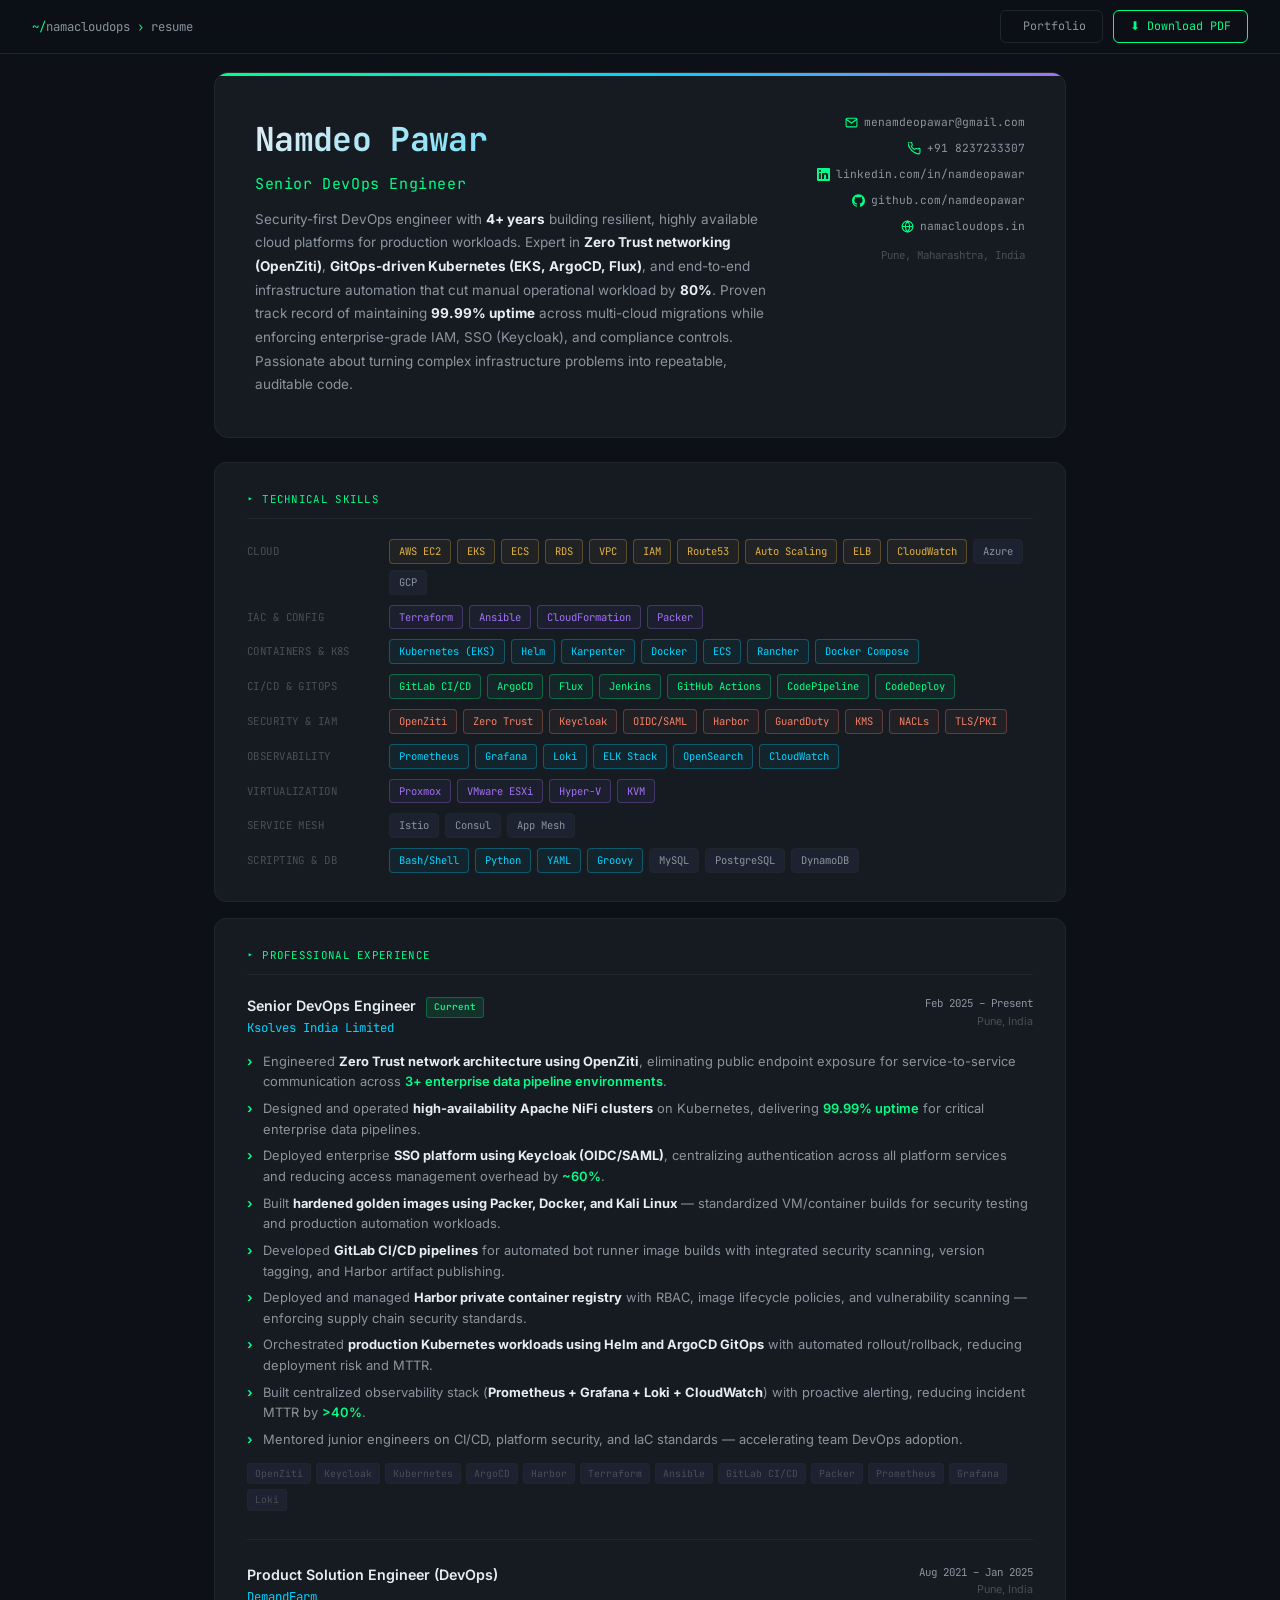
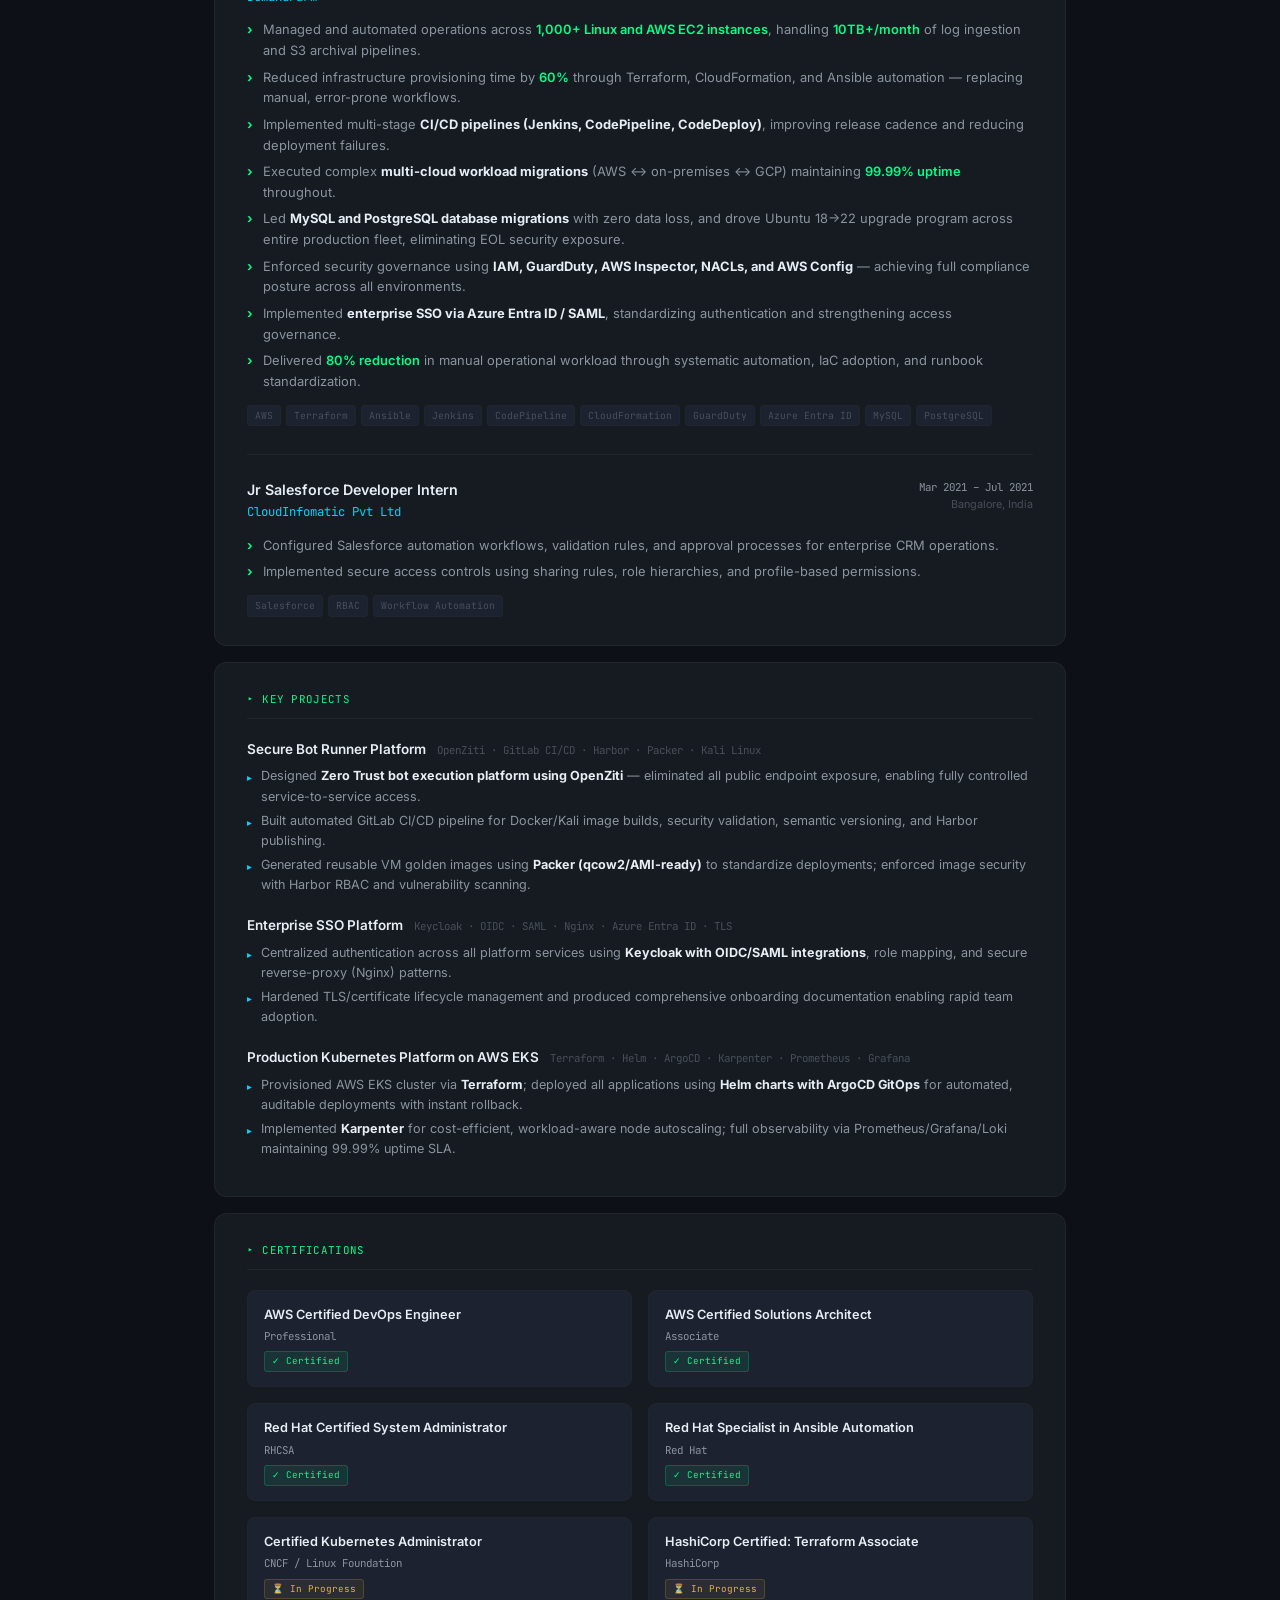
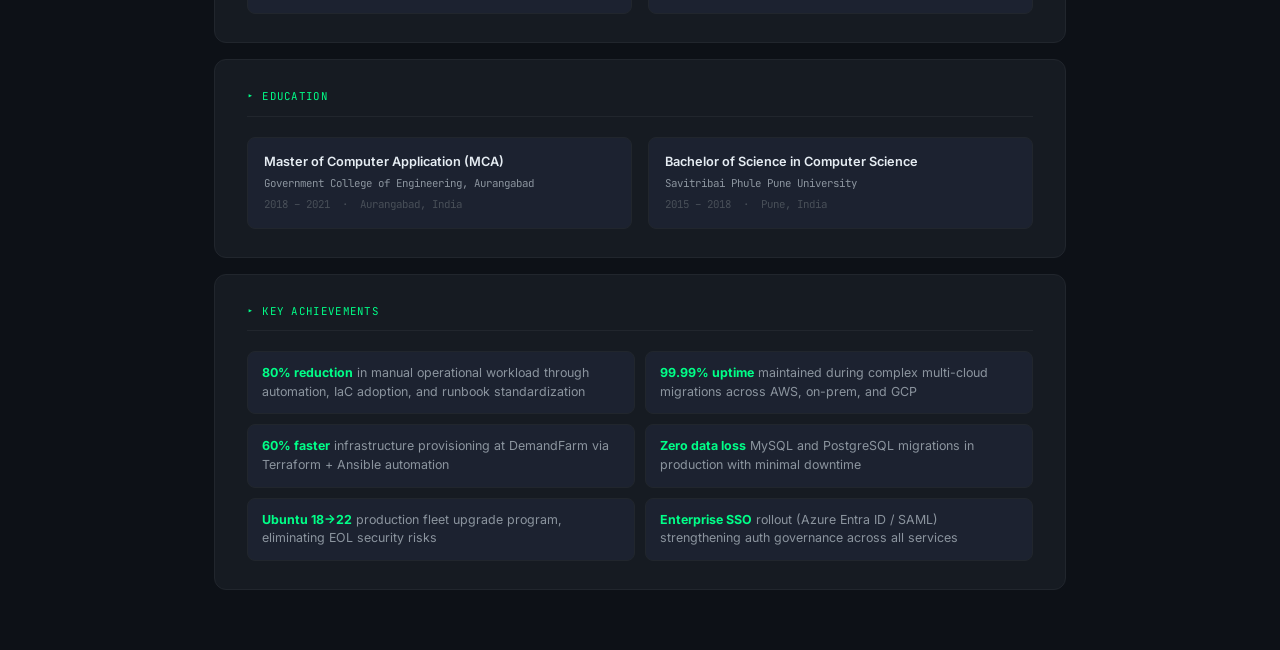
==== cv.html @ 66b6410b "Add interactive resume page at /cv" ====
<!DOCTYPE html>
<html lang="en">
<head>
  <meta charset="UTF-8" />
  <meta name="viewport" content="width=device-width, initial-scale=1.0" />
  <meta name="description" content="Namdeo Pawar — Senior DevOps Engineer Resume. AWS, Kubernetes, Terraform, Zero Trust, GitOps." />
  <title>Namdeo Pawar — Resume</title>
  <link rel="preconnect" href="https://fonts.googleapis.com" />
  <link rel="preconnect" href="https://fonts.gstatic.com" crossorigin />
  <link href="https://fonts.googleapis.com/css2?family=JetBrains+Mono:wght@400;500;700&family=Inter:wght@300;400;500;600;700&display=swap" rel="stylesheet" />
  <style>
    /* ===== VARIABLES ===== */
    :root {
      --bg:       #0d1117;
      --bg-card:  #161b22;
      --bg-alt:   #1c2230;
      --border:   #21262d;
      --green:    #00ff88;
      --cyan:     #00d4ff;
      --purple:   #a371f7;
      --orange:   #f78166;
      --yellow:   #e3b341;
      --text:     #e6edf3;
      --muted:    #8b949e;
      --dim:      #484f58;
      --mono:     'JetBrains Mono', monospace;
      --sans:     'Inter', system-ui, sans-serif;
    }

    /* ===== RESET ===== */
    *, *::before, *::after { box-sizing: border-box; margin: 0; padding: 0; }
    html { font-size: 15px; }
    body {
      background: var(--bg);
      color: var(--text);
      font-family: var(--sans);
      line-height: 1.6;
      min-height: 100vh;
    }
    a { color: var(--cyan); text-decoration: none; }
    a:hover { color: var(--green); }

    /* ===== PRINT BUTTON ===== */
    .print-bar {
      position: fixed;
      top: 0; left: 0; right: 0;
      z-index: 100;
      background: rgba(13,17,23,0.92);
      backdrop-filter: blur(10px);
      border-bottom: 1px solid var(--border);
      display: flex;
      align-items: center;
      justify-content: space-between;
      padding: 10px 32px;
    }
    .print-bar-left {
      font-family: var(--mono);
      font-size: 0.82rem;
      color: var(--muted);
    }
    .print-bar-left span { color: var(--green); }
    .print-bar-actions { display: flex; gap: 10px; }
    .btn-print {
      font-family: var(--mono);
      font-size: 0.78rem;
      padding: 6px 16px;
      border-radius: 6px;
      border: 1px solid var(--green);
      color: var(--green);
      background: transparent;
      cursor: pointer;
      transition: background 0.2s, color 0.2s;
    }
    .btn-print:hover { background: var(--green); color: var(--bg); }
    .btn-back {
      font-family: var(--mono);
      font-size: 0.78rem;
      padding: 6px 16px;
      border-radius: 6px;
      border: 1px solid var(--border);
      color: var(--muted);
      background: transparent;
      cursor: pointer;
      transition: border-color 0.2s, color 0.2s;
      text-decoration: none;
      display: inline-flex;
      align-items: center;
      gap: 6px;
    }
    .btn-back:hover { border-color: var(--cyan); color: var(--cyan); }

    /* ===== LAYOUT ===== */
    .page {
      max-width: 900px;
      margin: 72px auto 60px;
      padding: 0 24px;
    }

    /* ===== HEADER ===== */
    .cv-header {
      display: grid;
      grid-template-columns: 1fr auto;
      gap: 32px;
      align-items: start;
      padding: 40px;
      background: var(--bg-card);
      border: 1px solid var(--border);
      border-radius: 14px;
      margin-bottom: 24px;
      position: relative;
      overflow: hidden;
    }
    .cv-header::before {
      content: '';
      position: absolute;
      top: 0; left: 0; right: 0;
      height: 3px;
      background: linear-gradient(90deg, var(--green), var(--cyan), var(--purple));
    }
    .cv-name {
      font-family: var(--mono);
      font-size: 2.2rem;
      font-weight: 700;
      letter-spacing: -0.02em;
      background: linear-gradient(135deg, var(--text), var(--cyan));
      -webkit-background-clip: text;
      -webkit-text-fill-color: transparent;
      background-clip: text;
      margin-bottom: 6px;
    }
    .cv-role {
      font-family: var(--mono);
      font-size: 1rem;
      color: var(--green);
      margin-bottom: 12px;
      letter-spacing: 0.04em;
    }
    .cv-summary {
      font-size: 0.9rem;
      color: var(--muted);
      line-height: 1.75;
      max-width: 580px;
    }
    .cv-summary strong { color: var(--text); }
    .cv-contact {
      display: flex;
      flex-direction: column;
      gap: 8px;
      align-items: flex-end;
    }
    .cv-contact-item {
      font-family: var(--mono);
      font-size: 0.75rem;
      color: var(--muted);
      display: flex;
      align-items: center;
      gap: 6px;
    }
    .cv-contact-item svg { width: 13px; height: 13px; color: var(--green); flex-shrink: 0; }
    .cv-contact-item a { color: var(--muted); }
    .cv-contact-item a:hover { color: var(--cyan); }
    .cv-location {
      font-family: var(--mono);
      font-size: 0.72rem;
      color: var(--dim);
      margin-top: 4px;
      text-align: right;
    }

    /* ===== SECTION ===== */
    .cv-section {
      background: var(--bg-card);
      border: 1px solid var(--border);
      border-radius: 12px;
      padding: 28px 32px;
      margin-bottom: 16px;
    }
    .cv-section-title {
      font-family: var(--mono);
      font-size: 0.72rem;
      color: var(--green);
      text-transform: uppercase;
      letter-spacing: 0.12em;
      margin-bottom: 20px;
      padding-bottom: 10px;
      border-bottom: 1px solid var(--border);
      display: flex;
      align-items: center;
      gap: 8px;
    }
    .cv-section-title::before {
      content: '▸';
      color: var(--green);
    }

    /* ===== SKILLS ===== */
    .skills-rows { display: flex; flex-direction: column; gap: 10px; }
    .skill-row { display: flex; gap: 12px; align-items: flex-start; }
    .skill-label {
      font-family: var(--mono);
      font-size: 0.72rem;
      color: var(--dim);
      min-width: 130px;
      padding-top: 4px;
      flex-shrink: 0;
      text-transform: uppercase;
      letter-spacing: 0.04em;
    }
    .skill-chips { display: flex; flex-wrap: wrap; gap: 6px; }
    .chip {
      font-family: var(--mono);
      font-size: 0.7rem;
      padding: 3px 9px;
      border-radius: 4px;
      border: 1px solid var(--border);
      color: var(--muted);
      background: var(--bg-alt);
    }
    .chip.g { border-color: rgba(0,255,136,0.3); color: var(--green); background: rgba(0,255,136,0.05); }
    .chip.c { border-color: rgba(0,212,255,0.3); color: var(--cyan); background: rgba(0,212,255,0.05); }
    .chip.p { border-color: rgba(163,113,247,0.3); color: var(--purple); background: rgba(163,113,247,0.05); }
    .chip.o { border-color: rgba(247,129,102,0.3); color: var(--orange); background: rgba(247,129,102,0.05); }
    .chip.y { border-color: rgba(227,179,65,0.3); color: var(--yellow); background: rgba(227,179,65,0.05); }

    /* ===== EXPERIENCE ===== */
    .exp-item { margin-bottom: 28px; }
    .exp-item:last-child { margin-bottom: 0; }
    .exp-header {
      display: flex;
      justify-content: space-between;
      align-items: flex-start;
      margin-bottom: 4px;
      gap: 16px;
      flex-wrap: wrap;
    }
    .exp-title {
      font-size: 0.95rem;
      font-weight: 600;
      color: var(--text);
    }
    .exp-company {
      font-family: var(--mono);
      font-size: 0.82rem;
      color: var(--cyan);
      margin-bottom: 10px;
    }
    .exp-date {
      font-family: var(--mono);
      font-size: 0.72rem;
      color: var(--muted);
      white-space: nowrap;
      text-align: right;
    }
    .exp-location {
      font-size: 0.72rem;
      color: var(--dim);
      text-align: right;
    }
    .exp-badge {
      display: inline-block;
      font-family: var(--mono);
      font-size: 0.62rem;
      padding: 2px 7px;
      border-radius: 3px;
      background: rgba(0,255,136,0.1);
      border: 1px solid rgba(0,255,136,0.25);
      color: var(--green);
      margin-left: 6px;
      vertical-align: middle;
    }
    .exp-points {
      list-style: none;
      display: flex;
      flex-direction: column;
      gap: 6px;
      margin-bottom: 12px;
    }
    .exp-points li {
      font-size: 0.86rem;
      color: var(--muted);
      line-height: 1.6;
      padding-left: 16px;
      position: relative;
    }
    .exp-points li::before {
      content: '›';
      position: absolute;
      left: 0;
      color: var(--green);
      font-weight: 700;
    }
    .exp-points li strong { color: var(--text); }
    .exp-points li .metric { color: var(--green); font-weight: 600; }
    .exp-tech { display: flex; flex-wrap: wrap; gap: 5px; }
    .exp-tech span {
      font-family: var(--mono);
      font-size: 0.65rem;
      padding: 2px 7px;
      border-radius: 3px;
      background: var(--bg-alt);
      border: 1px solid var(--border);
      color: var(--dim);
    }
    .exp-divider {
      border: none;
      border-top: 1px solid var(--border);
      margin: 24px 0;
    }

    /* ===== PROJECTS ===== */
    .proj-item { margin-bottom: 20px; }
    .proj-item:last-child { margin-bottom: 0; }
    .proj-title {
      font-size: 0.9rem;
      font-weight: 600;
      color: var(--text);
      margin-bottom: 6px;
    }
    .proj-title span {
      font-family: var(--mono);
      font-size: 0.72rem;
      color: var(--dim);
      font-weight: 400;
      margin-left: 8px;
    }
    .proj-points {
      list-style: none;
      display: flex;
      flex-direction: column;
      gap: 4px;
      margin-bottom: 8px;
    }
    .proj-points li {
      font-size: 0.84rem;
      color: var(--muted);
      padding-left: 14px;
      position: relative;
    }
    .proj-points li::before {
      content: '▸';
      position: absolute;
      left: 0;
      color: var(--cyan);
      font-size: 0.65rem;
      top: 4px;
    }
    .proj-points li strong { color: var(--text); }

    /* ===== CERTS & EDUCATION ===== */
    .two-col { display: grid; grid-template-columns: 1fr 1fr; gap: 16px; }
    .cert-item, .edu-item {
      background: var(--bg-alt);
      border: 1px solid var(--border);
      border-radius: 8px;
      padding: 14px 16px;
    }
    .cert-item h4, .edu-item h4 {
      font-size: 0.85rem;
      font-weight: 600;
      color: var(--text);
      margin-bottom: 3px;
    }
    .cert-item p, .edu-item p {
      font-family: var(--mono);
      font-size: 0.72rem;
      color: var(--muted);
    }
    .cert-item .earned {
      display: inline-block;
      margin-top: 6px;
      font-family: var(--mono);
      font-size: 0.62rem;
      padding: 2px 7px;
      border-radius: 3px;
      background: rgba(0,255,136,0.08);
      border: 1px solid rgba(0,255,136,0.2);
      color: var(--green);
    }
    .cert-item .progress {
      display: inline-block;
      margin-top: 6px;
      font-family: var(--mono);
      font-size: 0.62rem;
      padding: 2px 7px;
      border-radius: 3px;
      background: rgba(227,179,65,0.08);
      border: 1px solid rgba(227,179,65,0.2);
      color: var(--yellow);
    }

    /* ===== ACHIEVEMENTS ===== */
    .ach-grid { display: grid; grid-template-columns: 1fr 1fr; gap: 10px; }
    .ach-item {
      background: var(--bg-alt);
      border: 1px solid var(--border);
      border-radius: 8px;
      padding: 12px 14px;
      font-size: 0.83rem;
      color: var(--muted);
      line-height: 1.5;
    }
    .ach-item strong { color: var(--green); }

    /* ===== PRINT ===== */
    @media print {
      @page { margin: 14mm 16mm; size: A4; }
      * { -webkit-print-color-adjust: exact; print-color-adjust: exact; }
      :root {
        --bg: #ffffff;
        --bg-card: #f8f9fa;
        --bg-alt: #f0f2f4;
        --border: #d0d7de;
        --green: #1a7f37;
        --cyan: #0969da;
        --purple: #8250df;
        --orange: #cf222e;
        --yellow: #9a6700;
        --text: #1f2328;
        --muted: #57606a;
        --dim: #8c959f;
      }
      body { background: #fff; font-size: 13px; }
      .print-bar { display: none; }
      .page { margin: 0; max-width: 100%; padding: 0; }
      .cv-header, .cv-section { border-radius: 0; page-break-inside: avoid; }
      .cv-header { margin-bottom: 12px; }
      .cv-section { margin-bottom: 10px; }
      .exp-item { page-break-inside: avoid; }
    }
  </style>
</head>
<body>

  <!-- Print/Nav bar -->
  <div class="print-bar">
    <div class="print-bar-left">
      <span>~/</span>namacloudops <span>›</span> resume
    </div>
    <div class="print-bar-actions">
      <a href="/" class="btn-back">
        <svg viewBox="0 0 16 16" fill="currentColor"><path d="M7.78 12.53a.75.75 0 01-1.06 0L2.47 8.28a.75.75 0 010-1.06l4.25-4.25a.749.749 0 011.275.326.749.749 0 01-.215.734L4.81 7h7.44a.75.75 0 010 1.5H4.81l2.97 2.97a.75.75 0 010 1.06z"/></svg>
        Portfolio
      </a>
      <button class="btn-print" onclick="window.print()">
        ⬇ Download PDF
      </button>
    </div>
  </div>

  <div class="page">

    <!-- ===== HEADER ===== -->
    <div class="cv-header">
      <div>
        <div class="cv-name">Namdeo Pawar</div>
        <div class="cv-role">Senior DevOps Engineer</div>
        <p class="cv-summary">
          Security-first DevOps engineer with <strong>4+ years</strong> building resilient, highly available cloud platforms for production workloads. Expert in <strong>Zero Trust networking (OpenZiti)</strong>, <strong>GitOps-driven Kubernetes (EKS, ArgoCD, Flux)</strong>, and end-to-end infrastructure automation that cut manual operational workload by <strong>80%</strong>. Proven track record of maintaining <strong>99.99% uptime</strong> across multi-cloud migrations while enforcing enterprise-grade IAM, SSO (Keycloak), and compliance controls. Passionate about turning complex infrastructure problems into repeatable, auditable code.
        </p>
      </div>
      <div class="cv-contact">
        <div class="cv-contact-item">
          <svg viewBox="0 0 24 24" fill="none" stroke="currentColor" stroke-width="2"><path d="M4 4h16c1.1 0 2 .9 2 2v12c0 1.1-.9 2-2 2H4c-1.1 0-2-.9-2-2V6c0-1.1.9-2 2-2z"/><polyline points="22,6 12,13 2,6"/></svg>
          <a href="mailto:menamdeopawar@gmail.com">menamdeopawar@gmail.com</a>
        </div>
        <div class="cv-contact-item">
          <svg viewBox="0 0 24 24" fill="none" stroke="currentColor" stroke-width="2"><path d="M22 16.92v3a2 2 0 01-2.18 2 19.79 19.79 0 01-8.63-3.07A19.5 19.5 0 013.07 10.8a19.79 19.79 0 01-3.07-8.67A2 2 0 012 0h3a2 2 0 012 1.72c.127.96.361 1.903.7 2.81a2 2 0 01-.45 2.11L6.09 7.91a16 16 0 006 6l1.27-1.27a2 2 0 012.11-.45c.907.339 1.85.573 2.81.7A2 2 0 0122 14.92z"/></svg>
          +91 8237233307
        </div>
        <div class="cv-contact-item">
          <svg viewBox="0 0 24 24" fill="currentColor"><path d="M20.447 20.452h-3.554v-5.569c0-1.328-.027-3.037-1.852-3.037-1.853 0-2.136 1.445-2.136 2.939v5.667H9.351V9h3.414v1.561h.046c.477-.9 1.637-1.85 3.37-1.85 3.601 0 4.267 2.37 4.267 5.455v6.286zM5.337 7.433a2.062 2.062 0 01-2.063-2.065 2.064 2.064 0 112.063 2.065zm1.782 13.019H3.555V9h3.564v11.452zM22.225 0H1.771C.792 0 0 .774 0 1.729v20.542C0 23.227.792 24 1.771 24h20.451C23.2 24 24 23.227 24 22.271V1.729C24 .774 23.2 0 22.222 0h.003z"/></svg>
          <a href="https://linkedin.com/in/namdeopawar" target="_blank">linkedin.com/in/namdeopawar</a>
        </div>
        <div class="cv-contact-item">
          <svg viewBox="0 0 24 24" fill="currentColor"><path d="M12 .297c-6.63 0-12 5.373-12 12 0 5.303 3.438 9.8 8.205 11.385.6.113.82-.258.82-.577 0-.285-.01-1.04-.015-2.04-3.338.724-4.042-1.61-4.042-1.61C4.422 18.07 3.633 17.7 3.633 17.7c-1.087-.744.084-.729.084-.729 1.205.084 1.838 1.236 1.838 1.236 1.07 1.835 2.809 1.305 3.495.998.108-.776.417-1.305.76-1.605-2.665-.3-5.466-1.332-5.466-5.93 0-1.31.465-2.38 1.235-3.22-.135-.303-.54-1.523.105-3.176 0 0 1.005-.322 3.3 1.23.96-.267 1.98-.399 3-.405 1.02.006 2.04.138 3 .405 2.28-1.552 3.285-1.23 3.285-1.23.645 1.653.24 2.873.12 3.176.765.84 1.23 1.91 1.23 3.22 0 4.61-2.805 5.625-5.475 5.92.42.36.81 1.096.81 2.22 0 1.606-.015 2.896-.015 3.286 0 .315.21.69.825.57C20.565 22.092 24 17.592 24 12.297c0-6.627-5.373-12-12-12"/></svg>
          <a href="https://github.com/namdeopawar" target="_blank">github.com/namdeopawar</a>
        </div>
        <div class="cv-contact-item">
          <svg viewBox="0 0 24 24" fill="none" stroke="currentColor" stroke-width="2"><circle cx="12" cy="12" r="10"/><line x1="2" y1="12" x2="22" y2="12"/><path d="M12 2a15.3 15.3 0 014 10 15.3 15.3 0 01-4 10 15.3 15.3 0 01-4-10 15.3 15.3 0 014-10z"/></svg>
          <a href="https://namacloudops.in" target="_blank">namacloudops.in</a>
        </div>
        <div class="cv-location">Pune, Maharashtra, India</div>
      </div>
    </div>

    <!-- ===== SKILLS ===== -->
    <div class="cv-section">
      <div class="cv-section-title">Technical Skills</div>
      <div class="skills-rows">
        <div class="skill-row">
          <span class="skill-label">Cloud</span>
          <div class="skill-chips">
            <span class="chip y">AWS EC2</span><span class="chip y">EKS</span><span class="chip y">ECS</span><span class="chip y">RDS</span><span class="chip y">VPC</span><span class="chip y">IAM</span><span class="chip y">Route53</span><span class="chip y">Auto Scaling</span><span class="chip y">ELB</span><span class="chip y">CloudWatch</span><span class="chip">Azure</span><span class="chip">GCP</span>
          </div>
        </div>
        <div class="skill-row">
          <span class="skill-label">IaC & Config</span>
          <div class="skill-chips">
            <span class="chip p">Terraform</span><span class="chip p">Ansible</span><span class="chip p">CloudFormation</span><span class="chip p">Packer</span>
          </div>
        </div>
        <div class="skill-row">
          <span class="skill-label">Containers & K8s</span>
          <div class="skill-chips">
            <span class="chip c">Kubernetes (EKS)</span><span class="chip c">Helm</span><span class="chip c">Karpenter</span><span class="chip c">Docker</span><span class="chip c">ECS</span><span class="chip c">Rancher</span><span class="chip c">Docker Compose</span>
          </div>
        </div>
        <div class="skill-row">
          <span class="skill-label">CI/CD & GitOps</span>
          <div class="skill-chips">
            <span class="chip g">GitLab CI/CD</span><span class="chip g">ArgoCD</span><span class="chip g">Flux</span><span class="chip g">Jenkins</span><span class="chip g">GitHub Actions</span><span class="chip g">CodePipeline</span><span class="chip g">CodeDeploy</span>
          </div>
        </div>
        <div class="skill-row">
          <span class="skill-label">Security & IAM</span>
          <div class="skill-chips">
            <span class="chip o">OpenZiti</span><span class="chip o">Zero Trust</span><span class="chip o">Keycloak</span><span class="chip o">OIDC/SAML</span><span class="chip o">Harbor</span><span class="chip o">GuardDuty</span><span class="chip o">KMS</span><span class="chip o">NACLs</span><span class="chip o">TLS/PKI</span>
          </div>
        </div>
        <div class="skill-row">
          <span class="skill-label">Observability</span>
          <div class="skill-chips">
            <span class="chip c">Prometheus</span><span class="chip c">Grafana</span><span class="chip c">Loki</span><span class="chip c">ELK Stack</span><span class="chip c">OpenSearch</span><span class="chip c">CloudWatch</span>
          </div>
        </div>
        <div class="skill-row">
          <span class="skill-label">Virtualization</span>
          <div class="skill-chips">
            <span class="chip p">Proxmox</span><span class="chip p">VMware ESXi</span><span class="chip p">Hyper-V</span><span class="chip p">KVM</span>
          </div>
        </div>
        <div class="skill-row">
          <span class="skill-label">Service Mesh</span>
          <div class="skill-chips">
            <span class="chip">Istio</span><span class="chip">Consul</span><span class="chip">App Mesh</span>
          </div>
        </div>
        <div class="skill-row">
          <span class="skill-label">Scripting & DB</span>
          <div class="skill-chips">
            <span class="chip c">Bash/Shell</span><span class="chip c">Python</span><span class="chip c">YAML</span><span class="chip c">Groovy</span><span class="chip">MySQL</span><span class="chip">PostgreSQL</span><span class="chip">DynamoDB</span>
          </div>
        </div>
      </div>
    </div>

    <!-- ===== EXPERIENCE ===== -->
    <div class="cv-section">
      <div class="cv-section-title">Professional Experience</div>

      <div class="exp-item">
        <div class="exp-header">
          <div>
            <div class="exp-title">Senior DevOps Engineer <span class="exp-badge">Current</span></div>
            <div class="exp-company">Ksolves India Limited</div>
          </div>
          <div>
            <div class="exp-date">Feb 2025 – Present</div>
            <div class="exp-location">Pune, India</div>
          </div>
        </div>
        <ul class="exp-points">
          <li>Engineered <strong>Zero Trust network architecture using OpenZiti</strong>, eliminating public endpoint exposure for service-to-service communication across <span class="metric">3+ enterprise data pipeline environments</span>.</li>
          <li>Designed and operated <strong>high-availability Apache NiFi clusters</strong> on Kubernetes, delivering <span class="metric">99.99% uptime</span> for critical enterprise data pipelines.</li>
          <li>Deployed enterprise <strong>SSO platform using Keycloak (OIDC/SAML)</strong>, centralizing authentication across all platform services and reducing access management overhead by <span class="metric">~60%</span>.</li>
          <li>Built <strong>hardened golden images using Packer, Docker, and Kali Linux</strong> — standardized VM/container builds for security testing and production automation workloads.</li>
          <li>Developed <strong>GitLab CI/CD pipelines</strong> for automated bot runner image builds with integrated security scanning, version tagging, and Harbor artifact publishing.</li>
          <li>Deployed and managed <strong>Harbor private container registry</strong> with RBAC, image lifecycle policies, and vulnerability scanning — enforcing supply chain security standards.</li>
          <li>Orchestrated <strong>production Kubernetes workloads using Helm and ArgoCD GitOps</strong> with automated rollout/rollback, reducing deployment risk and MTTR.</li>
          <li>Built centralized observability stack (<strong>Prometheus + Grafana + Loki + CloudWatch</strong>) with proactive alerting, reducing incident MTTR by <span class="metric">&gt;40%</span>.</li>
          <li>Mentored junior engineers on CI/CD, platform security, and IaC standards — accelerating team DevOps adoption.</li>
        </ul>
        <div class="exp-tech">
          <span>OpenZiti</span><span>Keycloak</span><span>Kubernetes</span><span>ArgoCD</span><span>Harbor</span><span>Terraform</span><span>Ansible</span><span>GitLab CI/CD</span><span>Packer</span><span>Prometheus</span><span>Grafana</span><span>Loki</span>
        </div>
      </div>

      <hr class="exp-divider" />

      <div class="exp-item">
        <div class="exp-header">
          <div>
            <div class="exp-title">Product Solution Engineer (DevOps)</div>
            <div class="exp-company">DemandFarm</div>
          </div>
          <div>
            <div class="exp-date">Aug 2021 – Jan 2025</div>
            <div class="exp-location">Pune, India</div>
          </div>
        </div>
        <ul class="exp-points">
          <li>Managed and automated operations across <span class="metric">1,000+ Linux and AWS EC2 instances</span>, handling <span class="metric">10TB+/month</span> of log ingestion and S3 archival pipelines.</li>
          <li>Reduced infrastructure provisioning time by <span class="metric">60%</span> through Terraform, CloudFormation, and Ansible automation — replacing manual, error-prone workflows.</li>
          <li>Implemented multi-stage <strong>CI/CD pipelines (Jenkins, CodePipeline, CodeDeploy)</strong>, improving release cadence and reducing deployment failures.</li>
          <li>Executed complex <strong>multi-cloud workload migrations</strong> (AWS ↔ on-premises ↔ GCP) maintaining <span class="metric">99.99% uptime</span> throughout.</li>
          <li>Led <strong>MySQL and PostgreSQL database migrations</strong> with zero data loss, and drove Ubuntu 18→22 upgrade program across entire production fleet, eliminating EOL security exposure.</li>
          <li>Enforced security governance using <strong>IAM, GuardDuty, AWS Inspector, NACLs, and AWS Config</strong> — achieving full compliance posture across all environments.</li>
          <li>Implemented <strong>enterprise SSO via Azure Entra ID / SAML</strong>, standardizing authentication and strengthening access governance.</li>
          <li>Delivered <span class="metric">80% reduction</span> in manual operational workload through systematic automation, IaC adoption, and runbook standardization.</li>
        </ul>
        <div class="exp-tech">
          <span>AWS</span><span>Terraform</span><span>Ansible</span><span>Jenkins</span><span>CodePipeline</span><span>CloudFormation</span><span>GuardDuty</span><span>Azure Entra ID</span><span>MySQL</span><span>PostgreSQL</span>
        </div>
      </div>

      <hr class="exp-divider" />

      <div class="exp-item">
        <div class="exp-header">
          <div>
            <div class="exp-title">Jr Salesforce Developer Intern</div>
            <div class="exp-company">CloudInfomatic Pvt Ltd</div>
          </div>
          <div>
            <div class="exp-date">Mar 2021 – Jul 2021</div>
            <div class="exp-location">Bangalore, India</div>
          </div>
        </div>
        <ul class="exp-points">
          <li>Configured Salesforce automation workflows, validation rules, and approval processes for enterprise CRM operations.</li>
          <li>Implemented secure access controls using sharing rules, role hierarchies, and profile-based permissions.</li>
        </ul>
        <div class="exp-tech">
          <span>Salesforce</span><span>RBAC</span><span>Workflow Automation</span>
        </div>
      </div>
    </div>

    <!-- ===== PROJECTS ===== -->
    <div class="cv-section">
      <div class="cv-section-title">Key Projects</div>

      <div class="proj-item">
        <div class="proj-title">Secure Bot Runner Platform <span>OpenZiti · GitLab CI/CD · Harbor · Packer · Kali Linux</span></div>
        <ul class="proj-points">
          <li>Designed <strong>Zero Trust bot execution platform using OpenZiti</strong> — eliminated all public endpoint exposure, enabling fully controlled service-to-service access.</li>
          <li>Built automated GitLab CI/CD pipeline for Docker/Kali image builds, security validation, semantic versioning, and Harbor publishing.</li>
          <li>Generated reusable VM golden images using <strong>Packer (qcow2/AMI-ready)</strong> to standardize deployments; enforced image security with Harbor RBAC and vulnerability scanning.</li>
        </ul>
      </div>

      <div class="proj-item">
        <div class="proj-title">Enterprise SSO Platform <span>Keycloak · OIDC · SAML · Nginx · Azure Entra ID · TLS</span></div>
        <ul class="proj-points">
          <li>Centralized authentication across all platform services using <strong>Keycloak with OIDC/SAML integrations</strong>, role mapping, and secure reverse-proxy (Nginx) patterns.</li>
          <li>Hardened TLS/certificate lifecycle management and produced comprehensive onboarding documentation enabling rapid team adoption.</li>
        </ul>
      </div>

      <div class="proj-item">
        <div class="proj-title">Production Kubernetes Platform on AWS EKS <span>Terraform · Helm · ArgoCD · Karpenter · Prometheus · Grafana</span></div>
        <ul class="proj-points">
          <li>Provisioned AWS EKS cluster via <strong>Terraform</strong>; deployed all applications using <strong>Helm charts with ArgoCD GitOps</strong> for automated, auditable deployments with instant rollback.</li>
          <li>Implemented <strong>Karpenter</strong> for cost-efficient, workload-aware node autoscaling; full observability via Prometheus/Grafana/Loki maintaining 99.99% uptime SLA.</li>
        </ul>
      </div>
    </div>

    <!-- ===== CERTIFICATIONS ===== -->
    <div class="cv-section">
      <div class="cv-section-title">Certifications</div>
      <div class="two-col">
        <div class="cert-item">
          <h4>AWS Certified DevOps Engineer</h4>
          <p>Professional</p>
          <span class="earned">✓ Certified</span>
        </div>
        <div class="cert-item">
          <h4>AWS Certified Solutions Architect</h4>
          <p>Associate</p>
          <span class="earned">✓ Certified</span>
        </div>
        <div class="cert-item">
          <h4>Red Hat Certified System Administrator</h4>
          <p>RHCSA</p>
          <span class="earned">✓ Certified</span>
        </div>
        <div class="cert-item">
          <h4>Red Hat Specialist in Ansible Automation</h4>
          <p>Red Hat</p>
          <span class="earned">✓ Certified</span>
        </div>
        <div class="cert-item">
          <h4>Certified Kubernetes Administrator</h4>
          <p>CNCF / Linux Foundation</p>
          <span class="progress">⏳ In Progress</span>
        </div>
        <div class="cert-item">
          <h4>HashiCorp Certified: Terraform Associate</h4>
          <p>HashiCorp</p>
          <span class="progress">⏳ In Progress</span>
        </div>
      </div>
    </div>

    <!-- ===== EDUCATION ===== -->
    <div class="cv-section">
      <div class="cv-section-title">Education</div>
      <div class="two-col">
        <div class="edu-item">
          <h4>Master of Computer Application (MCA)</h4>
          <p>Government College of Engineering, Aurangabad</p>
          <p style="color:var(--dim);margin-top:4px;">2018 – 2021 &nbsp;·&nbsp; Aurangabad, India</p>
        </div>
        <div class="edu-item">
          <h4>Bachelor of Science in Computer Science</h4>
          <p>Savitribai Phule Pune University</p>
          <p style="color:var(--dim);margin-top:4px;">2015 – 2018 &nbsp;·&nbsp; Pune, India</p>
        </div>
      </div>
    </div>

    <!-- ===== ACHIEVEMENTS ===== -->
    <div class="cv-section">
      <div class="cv-section-title">Key Achievements</div>
      <div class="ach-grid">
        <div class="ach-item"><strong>80% reduction</strong> in manual operational workload through automation, IaC adoption, and runbook standardization</div>
        <div class="ach-item"><strong>99.99% uptime</strong> maintained during complex multi-cloud migrations across AWS, on-prem, and GCP</div>
        <div class="ach-item"><strong>60% faster</strong> infrastructure provisioning at DemandFarm via Terraform + Ansible automation</div>
        <div class="ach-item"><strong>Zero data loss</strong> MySQL and PostgreSQL migrations in production with minimal downtime</div>
        <div class="ach-item"><strong>Ubuntu 18→22</strong> production fleet upgrade program, eliminating EOL security risks</div>
        <div class="ach-item"><strong>Enterprise SSO</strong> rollout (Azure Entra ID / SAML) strengthening auth governance across all services</div>
      </div>
    </div>

  </div>

</body>
</html>
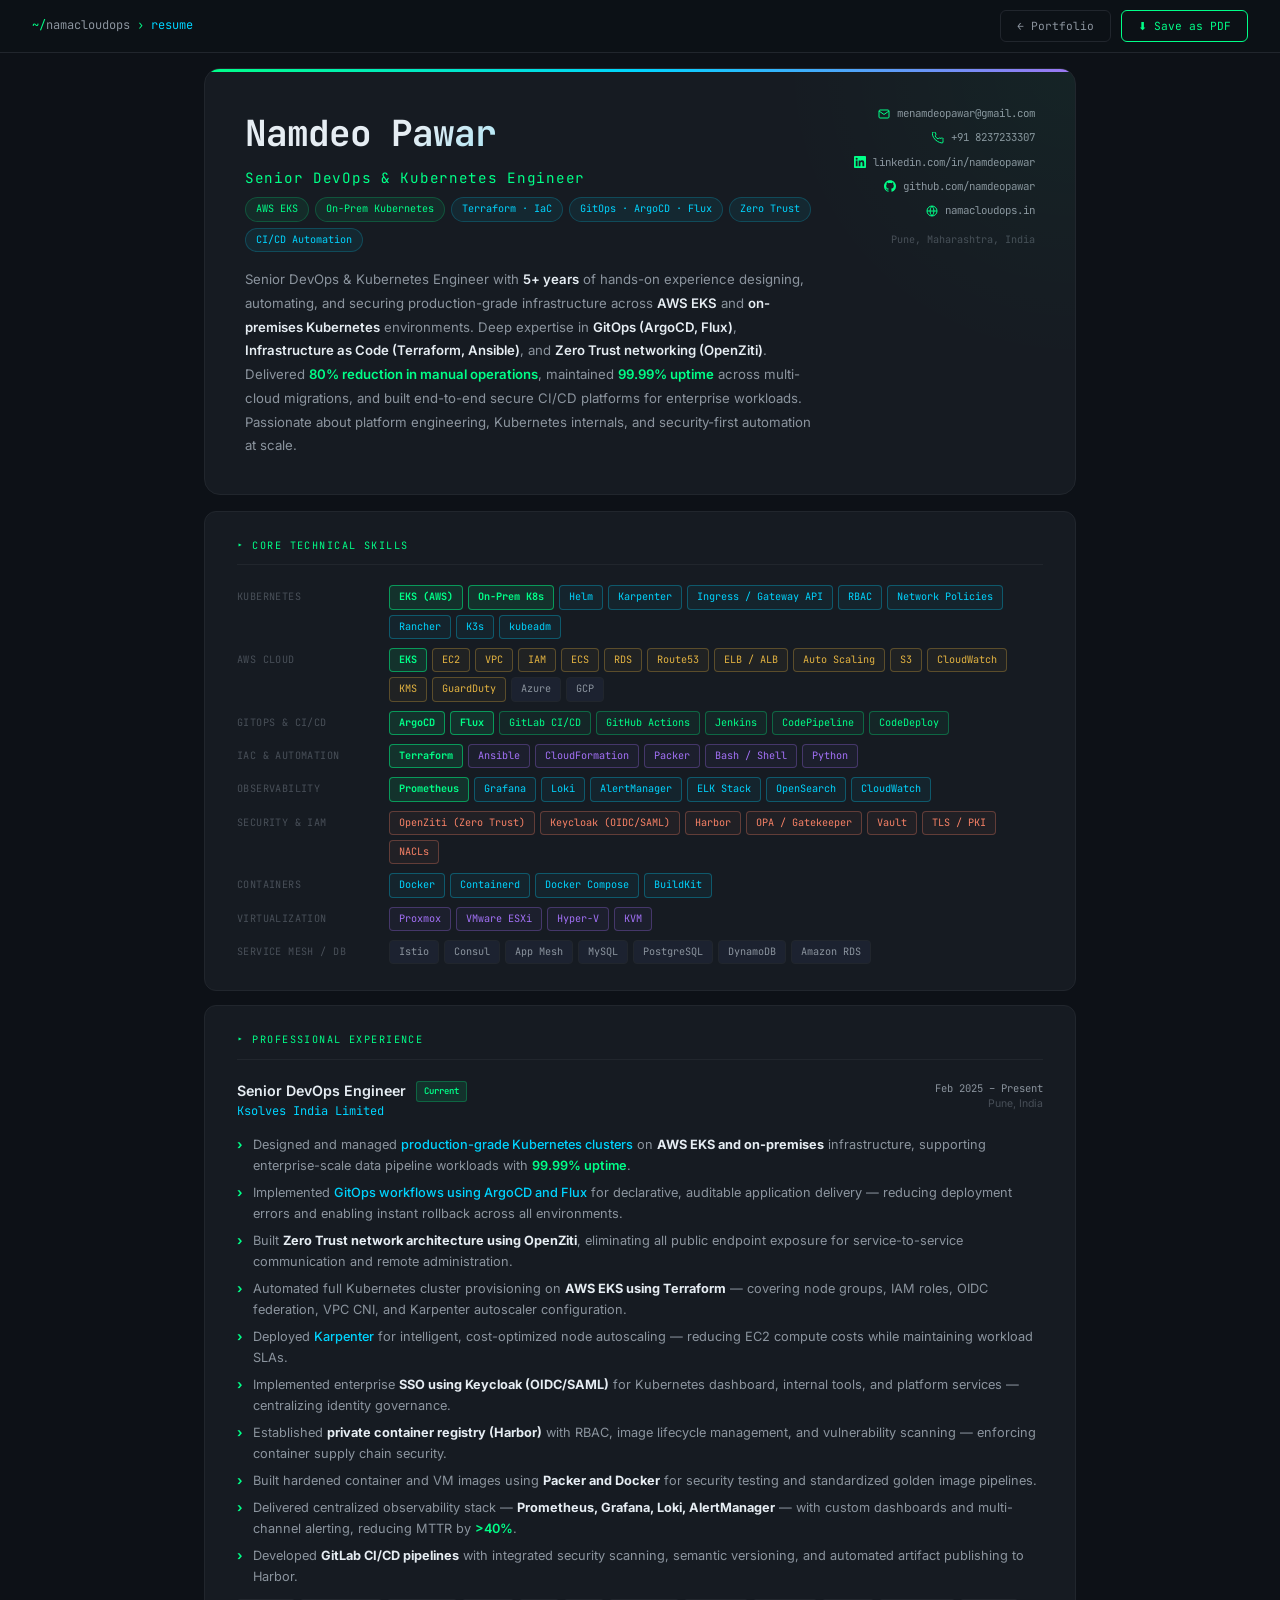
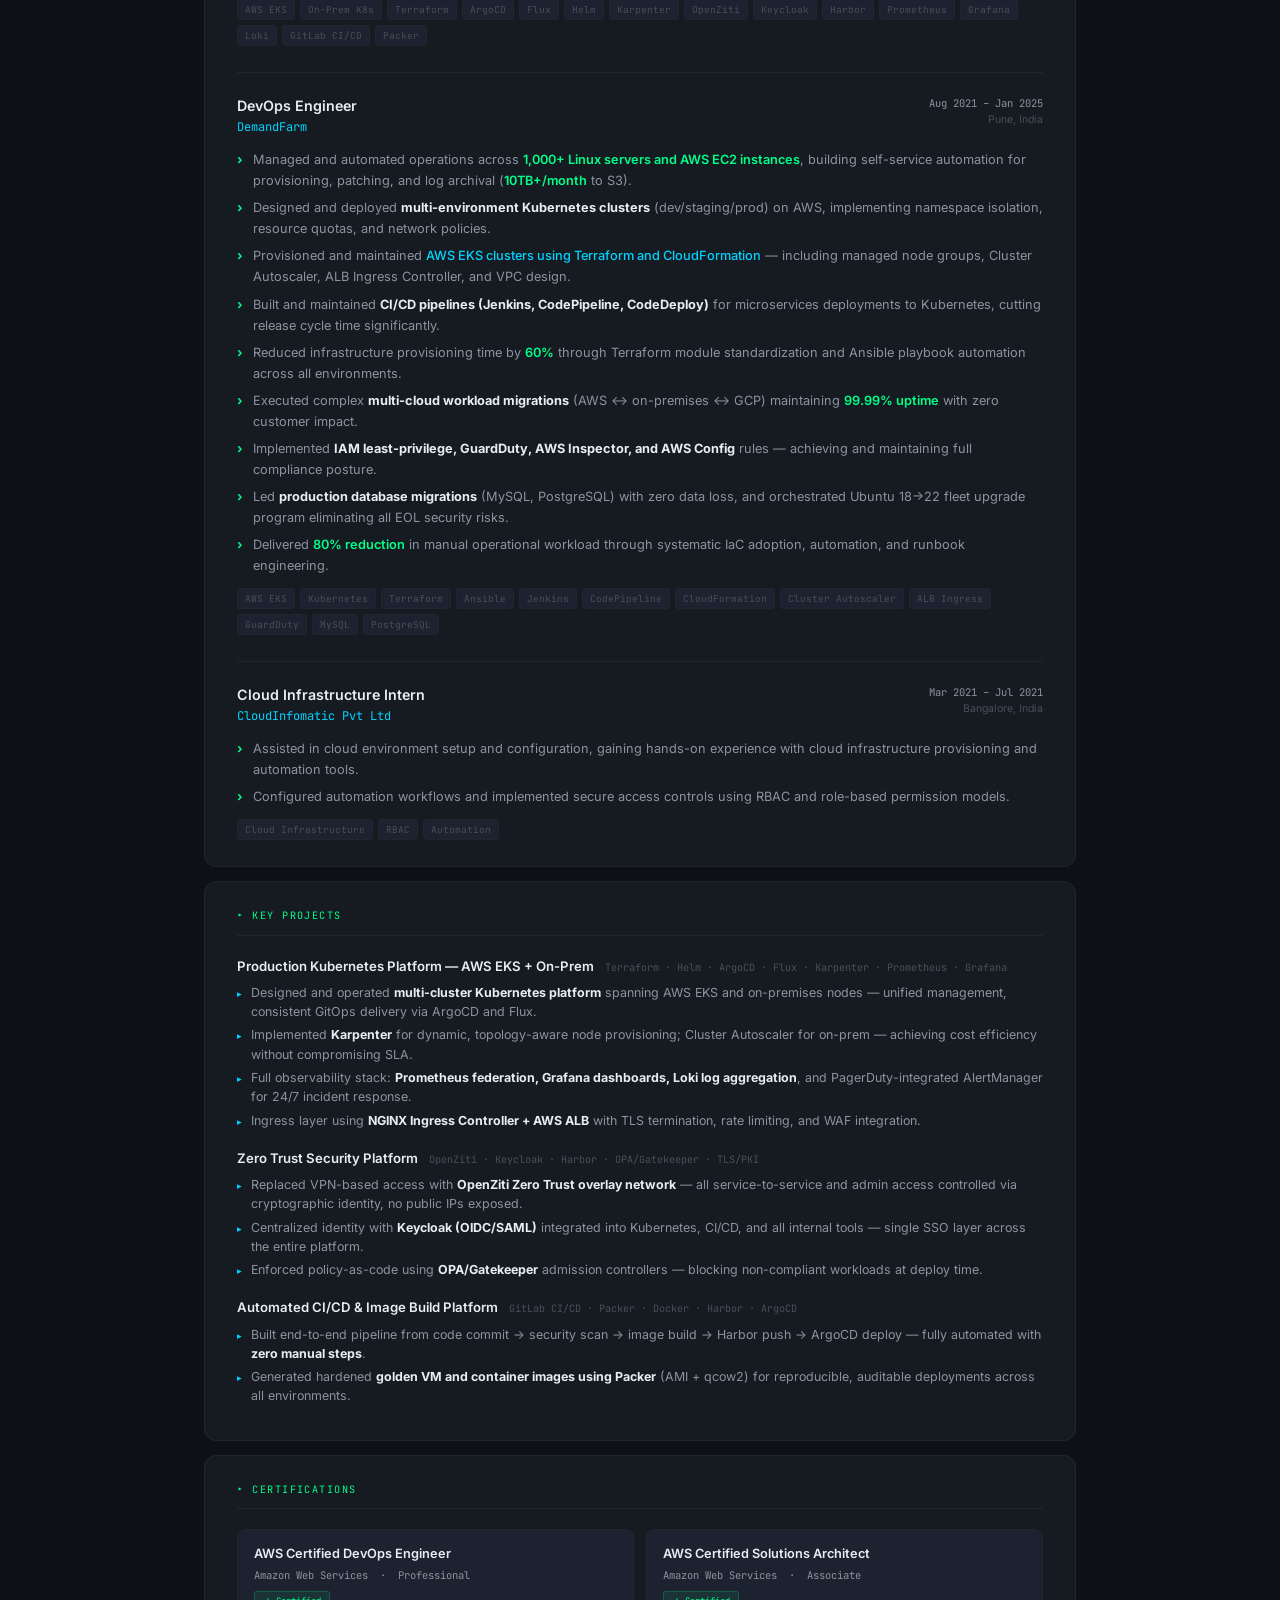
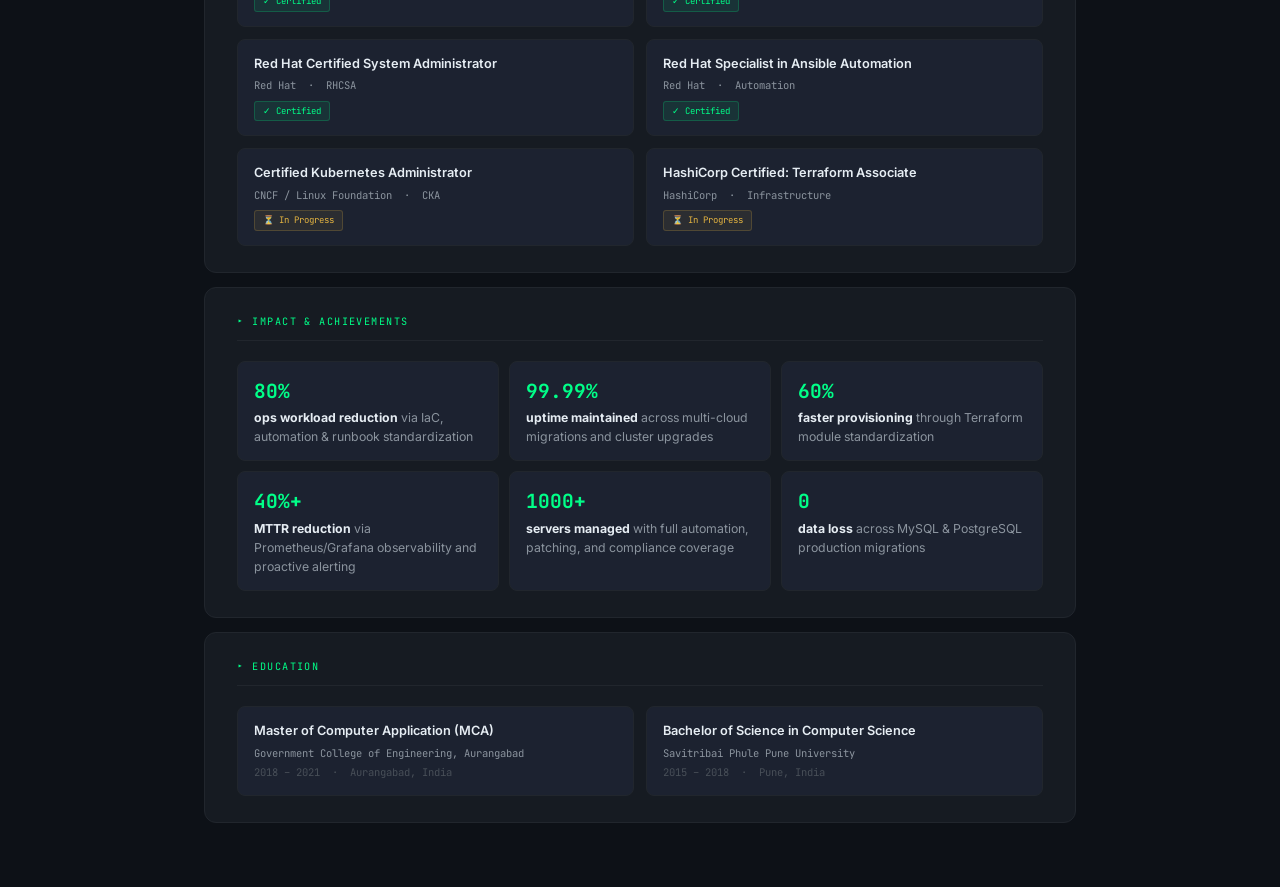
==== commit f43a9fda: "Revamp resume — Kubernetes/AWS-first, 5+ years, generic and impact-driven" ====
--- a/cv.html
+++ b/cv.html
@@ -3,727 +3,639 @@
 <head>
   <meta charset="UTF-8" />
   <meta name="viewport" content="width=device-width, initial-scale=1.0" />
-  <meta name="description" content="Namdeo Pawar — Senior DevOps Engineer Resume. AWS, Kubernetes, Terraform, Zero Trust, GitOps." />
+  <meta name="description" content="Namdeo Pawar — Senior DevOps & Kubernetes Engineer. AWS EKS, On-Prem K8s, Terraform, GitOps, Zero Trust." />
   <title>Namdeo Pawar — Resume</title>
   <link rel="preconnect" href="https://fonts.googleapis.com" />
   <link rel="preconnect" href="https://fonts.gstatic.com" crossorigin />
   <link href="https://fonts.googleapis.com/css2?family=JetBrains+Mono:wght@400;500;700&family=Inter:wght@300;400;500;600;700&display=swap" rel="stylesheet" />
   <style>
-    /* ===== VARIABLES ===== */
     :root {
-      --bg:       #0d1117;
-      --bg-card:  #161b22;
-      --bg-alt:   #1c2230;
-      --border:   #21262d;
-      --green:    #00ff88;
-      --cyan:     #00d4ff;
-      --purple:   #a371f7;
-      --orange:   #f78166;
-      --yellow:   #e3b341;
-      --text:     #e6edf3;
-      --muted:    #8b949e;
-      --dim:      #484f58;
-      --mono:     'JetBrains Mono', monospace;
-      --sans:     'Inter', system-ui, sans-serif;
-    }
-
-    /* ===== RESET ===== */
+      --bg:      #0d1117;
+      --bg-card: #161b22;
+      --bg-alt:  #1c2230;
+      --border:  #21262d;
+      --green:   #00ff88;
+      --cyan:    #00d4ff;
+      --purple:  #a371f7;
+      --orange:  #f78166;
+      --yellow:  #e3b341;
+      --text:    #e6edf3;
+      --muted:   #8b949e;
+      --dim:     #484f58;
+      --mono:    'JetBrains Mono', monospace;
+      --sans:    'Inter', system-ui, sans-serif;
+    }
+
     *, *::before, *::after { box-sizing: border-box; margin: 0; padding: 0; }
     html { font-size: 15px; }
-    body {
-      background: var(--bg);
-      color: var(--text);
-      font-family: var(--sans);
-      line-height: 1.6;
-      min-height: 100vh;
-    }
+    body { background: var(--bg); color: var(--text); font-family: var(--sans); line-height: 1.6; }
     a { color: var(--cyan); text-decoration: none; }
     a:hover { color: var(--green); }
 
-    /* ===== PRINT BUTTON ===== */
-    .print-bar {
-      position: fixed;
-      top: 0; left: 0; right: 0;
-      z-index: 100;
-      background: rgba(13,17,23,0.92);
-      backdrop-filter: blur(10px);
+    /* ===== TOP BAR ===== */
+    .topbar {
+      position: fixed; top: 0; left: 0; right: 0; z-index: 100;
+      background: rgba(13,17,23,0.94);
+      backdrop-filter: blur(12px);
       border-bottom: 1px solid var(--border);
-      display: flex;
-      align-items: center;
-      justify-content: space-between;
+      display: flex; align-items: center; justify-content: space-between;
       padding: 10px 32px;
     }
-    .print-bar-left {
-      font-family: var(--mono);
-      font-size: 0.82rem;
-      color: var(--muted);
-    }
-    .print-bar-left span { color: var(--green); }
-    .print-bar-actions { display: flex; gap: 10px; }
-    .btn-print {
-      font-family: var(--mono);
-      font-size: 0.78rem;
-      padding: 6px 16px;
-      border-radius: 6px;
-      border: 1px solid var(--green);
-      color: var(--green);
-      background: transparent;
-      cursor: pointer;
-      transition: background 0.2s, color 0.2s;
-    }
-    .btn-print:hover { background: var(--green); color: var(--bg); }
-    .btn-back {
-      font-family: var(--mono);
-      font-size: 0.78rem;
-      padding: 6px 16px;
-      border-radius: 6px;
-      border: 1px solid var(--border);
-      color: var(--muted);
-      background: transparent;
-      cursor: pointer;
-      transition: border-color 0.2s, color 0.2s;
-      text-decoration: none;
-      display: inline-flex;
-      align-items: center;
-      gap: 6px;
-    }
-    .btn-back:hover { border-color: var(--cyan); color: var(--cyan); }
-
-    /* ===== LAYOUT ===== */
-    .page {
-      max-width: 900px;
-      margin: 72px auto 60px;
-      padding: 0 24px;
-    }
+    .topbar-brand { font-family: var(--mono); font-size: 0.8rem; color: var(--muted); }
+    .topbar-brand .g { color: var(--green); }
+    .topbar-brand .c { color: var(--cyan); }
+    .topbar-actions { display: flex; gap: 10px; }
+    .btn { font-family: var(--mono); font-size: 0.75rem; padding: 6px 16px; border-radius: 6px; cursor: pointer; transition: all 0.2s; display: inline-flex; align-items: center; gap: 6px; }
+    .btn-outline { border: 1px solid var(--border); color: var(--muted); background: transparent; text-decoration: none; }
+    .btn-outline:hover { border-color: var(--cyan); color: var(--cyan); }
+    .btn-primary { border: 1px solid var(--green); color: var(--green); background: transparent; }
+    .btn-primary:hover { background: var(--green); color: var(--bg); }
+
+    /* ===== PAGE ===== */
+    .page { max-width: 920px; margin: 68px auto 64px; padding: 0 24px; }
 
     /* ===== HEADER ===== */
     .cv-header {
-      display: grid;
-      grid-template-columns: 1fr auto;
-      gap: 32px;
-      align-items: start;
-      padding: 40px;
       background: var(--bg-card);
       border: 1px solid var(--border);
-      border-radius: 14px;
-      margin-bottom: 24px;
+      border-radius: 16px;
+      padding: 36px 40px;
+      margin-bottom: 16px;
       position: relative;
       overflow: hidden;
     }
     .cv-header::before {
       content: '';
-      position: absolute;
-      top: 0; left: 0; right: 0;
-      height: 3px;
-      background: linear-gradient(90deg, var(--green), var(--cyan), var(--purple));
-    }
+      position: absolute; top: 0; left: 0; right: 0; height: 3px;
+      background: linear-gradient(90deg, var(--green) 0%, var(--cyan) 50%, var(--purple) 100%);
+    }
+    .cv-header::after {
+      content: '';
+      position: absolute; top: 0; right: 0;
+      width: 300px; height: 300px;
+      background: radial-gradient(circle at top right, rgba(0,255,136,0.04) 0%, transparent 70%);
+      pointer-events: none;
+    }
+    .header-inner { display: grid; grid-template-columns: 1fr auto; gap: 32px; align-items: start; }
     .cv-name {
       font-family: var(--mono);
-      font-size: 2.2rem;
-      font-weight: 700;
-      letter-spacing: -0.02em;
-      background: linear-gradient(135deg, var(--text), var(--cyan));
-      -webkit-background-clip: text;
-      -webkit-text-fill-color: transparent;
-      background-clip: text;
-      margin-bottom: 6px;
+      font-size: 2.4rem; font-weight: 700;
+      letter-spacing: -0.03em;
+      background: linear-gradient(135deg, #e6edf3 30%, var(--cyan));
+      -webkit-background-clip: text; -webkit-text-fill-color: transparent; background-clip: text;
+      margin-bottom: 4px;
     }
     .cv-role {
-      font-family: var(--mono);
-      font-size: 1rem;
-      color: var(--green);
-      margin-bottom: 12px;
-      letter-spacing: 0.04em;
-    }
+      font-family: var(--mono); font-size: 0.95rem;
+      color: var(--green); letter-spacing: 0.05em; margin-bottom: 8px;
+    }
+    .cv-tags { display: flex; flex-wrap: wrap; gap: 6px; margin-bottom: 16px; }
+    .cv-tag {
+      font-family: var(--mono); font-size: 0.68rem;
+      padding: 3px 10px; border-radius: 20px;
+      background: rgba(0,212,255,0.07);
+      border: 1px solid rgba(0,212,255,0.2);
+      color: var(--cyan);
+    }
+    .cv-tag.g { background: rgba(0,255,136,0.07); border-color: rgba(0,255,136,0.2); color: var(--green); }
     .cv-summary {
-      font-size: 0.9rem;
-      color: var(--muted);
-      line-height: 1.75;
-      max-width: 580px;
-    }
-    .cv-summary strong { color: var(--text); }
-    .cv-contact {
-      display: flex;
-      flex-direction: column;
-      gap: 8px;
-      align-items: flex-end;
-    }
-    .cv-contact-item {
-      font-family: var(--mono);
-      font-size: 0.75rem;
-      color: var(--muted);
-      display: flex;
-      align-items: center;
-      gap: 6px;
-    }
-    .cv-contact-item svg { width: 13px; height: 13px; color: var(--green); flex-shrink: 0; }
-    .cv-contact-item a { color: var(--muted); }
-    .cv-contact-item a:hover { color: var(--cyan); }
-    .cv-location {
-      font-family: var(--mono);
-      font-size: 0.72rem;
-      color: var(--dim);
-      margin-top: 4px;
-      text-align: right;
-    }
+      font-size: 0.88rem; color: var(--muted); line-height: 1.8; max-width: 580px;
+    }
+    .cv-summary strong { color: var(--text); font-weight: 600; }
+    .cv-summary .hi { color: var(--green); font-weight: 600; }
+
+    /* Contact */
+    .cv-contact { display: flex; flex-direction: column; gap: 7px; align-items: flex-end; }
+    .ci {
+      font-family: var(--mono); font-size: 0.72rem; color: var(--muted);
+      display: flex; align-items: center; gap: 7px;
+    }
+    .ci svg { width: 12px; height: 12px; color: var(--green); flex-shrink: 0; }
+    .ci a { color: var(--muted); }
+    .ci a:hover { color: var(--cyan); }
+    .cv-loc { font-family: var(--mono); font-size: 0.68rem; color: var(--dim); margin-top: 6px; text-align: right; }
 
     /* ===== SECTION ===== */
-    .cv-section {
+    .sec {
       background: var(--bg-card);
       border: 1px solid var(--border);
       border-radius: 12px;
-      padding: 28px 32px;
-      margin-bottom: 16px;
-    }
-    .cv-section-title {
-      font-family: var(--mono);
-      font-size: 0.72rem;
-      color: var(--green);
-      text-transform: uppercase;
-      letter-spacing: 0.12em;
-      margin-bottom: 20px;
-      padding-bottom: 10px;
+      padding: 26px 32px;
+      margin-bottom: 14px;
+    }
+    .sec-title {
+      font-family: var(--mono); font-size: 0.68rem;
+      color: var(--green); text-transform: uppercase; letter-spacing: 0.14em;
+      margin-bottom: 20px; padding-bottom: 10px;
       border-bottom: 1px solid var(--border);
-      display: flex;
-      align-items: center;
-      gap: 8px;
-    }
-    .cv-section-title::before {
-      content: '▸';
-      color: var(--green);
-    }
+      display: flex; align-items: center; gap: 8px;
+    }
+    .sec-title::before { content: '▸'; }
 
     /* ===== SKILLS ===== */
-    .skills-rows { display: flex; flex-direction: column; gap: 10px; }
-    .skill-row { display: flex; gap: 12px; align-items: flex-start; }
-    .skill-label {
-      font-family: var(--mono);
-      font-size: 0.72rem;
-      color: var(--dim);
-      min-width: 130px;
-      padding-top: 4px;
-      flex-shrink: 0;
-      text-transform: uppercase;
-      letter-spacing: 0.04em;
-    }
-    .skill-chips { display: flex; flex-wrap: wrap; gap: 6px; }
+    .skill-rows { display: flex; flex-direction: column; gap: 9px; }
+    .sr { display: flex; gap: 12px; align-items: flex-start; }
+    .sl {
+      font-family: var(--mono); font-size: 0.68rem; color: var(--dim);
+      min-width: 140px; padding-top: 4px; flex-shrink: 0;
+      text-transform: uppercase; letter-spacing: 0.04em;
+    }
+    .chips { display: flex; flex-wrap: wrap; gap: 5px; }
     .chip {
-      font-family: var(--mono);
-      font-size: 0.7rem;
-      padding: 3px 9px;
-      border-radius: 4px;
-      border: 1px solid var(--border);
-      color: var(--muted);
-      background: var(--bg-alt);
-    }
-    .chip.g { border-color: rgba(0,255,136,0.3); color: var(--green); background: rgba(0,255,136,0.05); }
-    .chip.c { border-color: rgba(0,212,255,0.3); color: var(--cyan); background: rgba(0,212,255,0.05); }
-    .chip.p { border-color: rgba(163,113,247,0.3); color: var(--purple); background: rgba(163,113,247,0.05); }
-    .chip.o { border-color: rgba(247,129,102,0.3); color: var(--orange); background: rgba(247,129,102,0.05); }
-    .chip.y { border-color: rgba(227,179,65,0.3); color: var(--yellow); background: rgba(227,179,65,0.05); }
+      font-family: var(--mono); font-size: 0.68rem;
+      padding: 3px 9px; border-radius: 4px;
+      border: 1px solid var(--border); color: var(--muted); background: var(--bg-alt);
+    }
+    .chip.g  { border-color: rgba(0,255,136,0.3); color: var(--green);  background: rgba(0,255,136,0.05); }
+    .chip.c  { border-color: rgba(0,212,255,0.3); color: var(--cyan);   background: rgba(0,212,255,0.05); }
+    .chip.p  { border-color: rgba(163,113,247,0.3); color: var(--purple); background: rgba(163,113,247,0.05); }
+    .chip.o  { border-color: rgba(247,129,102,0.3); color: var(--orange); background: rgba(247,129,102,0.05); }
+    .chip.y  { border-color: rgba(227,179,65,0.3);  color: var(--yellow); background: rgba(227,179,65,0.05); }
+    .chip.hi { border-color: rgba(0,255,136,0.5); color: var(--green); background: rgba(0,255,136,0.1); font-weight: 700; }
 
     /* ===== EXPERIENCE ===== */
-    .exp-item { margin-bottom: 28px; }
-    .exp-item:last-child { margin-bottom: 0; }
-    .exp-header {
-      display: flex;
-      justify-content: space-between;
-      align-items: flex-start;
-      margin-bottom: 4px;
-      gap: 16px;
-      flex-wrap: wrap;
-    }
-    .exp-title {
-      font-size: 0.95rem;
-      font-weight: 600;
-      color: var(--text);
-    }
-    .exp-company {
-      font-family: var(--mono);
-      font-size: 0.82rem;
-      color: var(--cyan);
-      margin-bottom: 10px;
-    }
-    .exp-date {
-      font-family: var(--mono);
-      font-size: 0.72rem;
-      color: var(--muted);
-      white-space: nowrap;
-      text-align: right;
-    }
-    .exp-location {
-      font-size: 0.72rem;
-      color: var(--dim);
-      text-align: right;
-    }
-    .exp-badge {
-      display: inline-block;
-      font-family: var(--mono);
-      font-size: 0.62rem;
-      padding: 2px 7px;
-      border-radius: 3px;
-      background: rgba(0,255,136,0.1);
-      border: 1px solid rgba(0,255,136,0.25);
-      color: var(--green);
-      margin-left: 6px;
-      vertical-align: middle;
-    }
-    .exp-points {
-      list-style: none;
-      display: flex;
-      flex-direction: column;
-      gap: 6px;
-      margin-bottom: 12px;
-    }
-    .exp-points li {
-      font-size: 0.86rem;
-      color: var(--muted);
-      line-height: 1.6;
-      padding-left: 16px;
-      position: relative;
-    }
-    .exp-points li::before {
-      content: '›';
-      position: absolute;
-      left: 0;
-      color: var(--green);
-      font-weight: 700;
-    }
-    .exp-points li strong { color: var(--text); }
-    .exp-points li .metric { color: var(--green); font-weight: 600; }
-    .exp-tech { display: flex; flex-wrap: wrap; gap: 5px; }
-    .exp-tech span {
-      font-family: var(--mono);
-      font-size: 0.65rem;
-      padding: 2px 7px;
-      border-radius: 3px;
-      background: var(--bg-alt);
-      border: 1px solid var(--border);
-      color: var(--dim);
-    }
-    .exp-divider {
-      border: none;
-      border-top: 1px solid var(--border);
-      margin: 24px 0;
-    }
+    .exp { margin-bottom: 26px; }
+    .exp:last-child { margin-bottom: 0; }
+    .exp-top {
+      display: flex; justify-content: space-between;
+      align-items: flex-start; gap: 16px; flex-wrap: wrap; margin-bottom: 2px;
+    }
+    .exp-title { font-size: 0.95rem; font-weight: 600; color: var(--text); }
+    .badge {
+      display: inline-block; font-family: var(--mono); font-size: 0.6rem;
+      padding: 2px 7px; border-radius: 3px; margin-left: 6px; vertical-align: middle;
+      background: rgba(0,255,136,0.1); border: 1px solid rgba(0,255,136,0.25); color: var(--green);
+    }
+    .exp-co { font-family: var(--mono); font-size: 0.8rem; color: var(--cyan); margin-bottom: 10px; }
+    .exp-right { text-align: right; }
+    .exp-date { font-family: var(--mono); font-size: 0.7rem; color: var(--muted); }
+    .exp-loc  { font-size: 0.7rem; color: var(--dim); }
+    .pts { list-style: none; display: flex; flex-direction: column; gap: 6px; margin-bottom: 12px; }
+    .pts li {
+      font-size: 0.85rem; color: var(--muted); line-height: 1.65;
+      padding-left: 16px; position: relative;
+    }
+    .pts li::before { content: '›'; position: absolute; left: 0; color: var(--green); font-weight: 700; }
+    .pts li strong { color: var(--text); }
+    .pts li .m { color: var(--green); font-weight: 600; }
+    .pts li .k { color: var(--cyan); font-weight: 500; }
+    .techs { display: flex; flex-wrap: wrap; gap: 5px; }
+    .techs span {
+      font-family: var(--mono); font-size: 0.63rem;
+      padding: 2px 7px; border-radius: 3px;
+      background: var(--bg-alt); border: 1px solid var(--border); color: var(--dim);
+    }
+    .exp-div { border: none; border-top: 1px solid var(--border); margin: 22px 0; }
 
     /* ===== PROJECTS ===== */
-    .proj-item { margin-bottom: 20px; }
-    .proj-item:last-child { margin-bottom: 0; }
-    .proj-title {
-      font-size: 0.9rem;
-      font-weight: 600;
-      color: var(--text);
-      margin-bottom: 6px;
-    }
-    .proj-title span {
-      font-family: var(--mono);
-      font-size: 0.72rem;
-      color: var(--dim);
-      font-weight: 400;
-      margin-left: 8px;
-    }
-    .proj-points {
-      list-style: none;
-      display: flex;
-      flex-direction: column;
-      gap: 4px;
-      margin-bottom: 8px;
-    }
-    .proj-points li {
-      font-size: 0.84rem;
-      color: var(--muted);
-      padding-left: 14px;
-      position: relative;
-    }
-    .proj-points li::before {
-      content: '▸';
-      position: absolute;
-      left: 0;
-      color: var(--cyan);
-      font-size: 0.65rem;
-      top: 4px;
-    }
-    .proj-points li strong { color: var(--text); }
-
-    /* ===== CERTS & EDUCATION ===== */
-    .two-col { display: grid; grid-template-columns: 1fr 1fr; gap: 16px; }
-    .cert-item, .edu-item {
-      background: var(--bg-alt);
-      border: 1px solid var(--border);
-      border-radius: 8px;
-      padding: 14px 16px;
-    }
-    .cert-item h4, .edu-item h4 {
-      font-size: 0.85rem;
-      font-weight: 600;
-      color: var(--text);
-      margin-bottom: 3px;
-    }
-    .cert-item p, .edu-item p {
-      font-family: var(--mono);
-      font-size: 0.72rem;
-      color: var(--muted);
-    }
-    .cert-item .earned {
-      display: inline-block;
-      margin-top: 6px;
-      font-family: var(--mono);
-      font-size: 0.62rem;
-      padding: 2px 7px;
-      border-radius: 3px;
-      background: rgba(0,255,136,0.08);
-      border: 1px solid rgba(0,255,136,0.2);
-      color: var(--green);
-    }
-    .cert-item .progress {
-      display: inline-block;
-      margin-top: 6px;
-      font-family: var(--mono);
-      font-size: 0.62rem;
-      padding: 2px 7px;
-      border-radius: 3px;
-      background: rgba(227,179,65,0.08);
-      border: 1px solid rgba(227,179,65,0.2);
-      color: var(--yellow);
-    }
+    .proj { margin-bottom: 18px; }
+    .proj:last-child { margin-bottom: 0; }
+    .proj-title { font-size: 0.88rem; font-weight: 600; color: var(--text); margin-bottom: 6px; }
+    .proj-title span { font-family: var(--mono); font-size: 0.68rem; color: var(--dim); font-weight: 400; margin-left: 8px; }
+    .ppts { list-style: none; display: flex; flex-direction: column; gap: 4px; margin-bottom: 8px; }
+    .ppts li {
+      font-size: 0.83rem; color: var(--muted); padding-left: 14px; position: relative; line-height: 1.55;
+    }
+    .ppts li::before { content: '▸'; position: absolute; left: 0; color: var(--cyan); font-size: 0.62rem; top: 4px; }
+    .ppts li strong { color: var(--text); }
+
+    /* ===== 2-COL ===== */
+    .two-col { display: grid; grid-template-columns: 1fr 1fr; gap: 12px; }
+    .card {
+      background: var(--bg-alt); border: 1px solid var(--border);
+      border-radius: 8px; padding: 14px 16px;
+      transition: border-color 0.2s;
+    }
+    .card:hover { border-color: rgba(0,255,136,0.25); }
+    .card h4 { font-size: 0.85rem; font-weight: 600; color: var(--text); margin-bottom: 3px; }
+    .card p  { font-family: var(--mono); font-size: 0.7rem; color: var(--muted); }
+    .card .sub { color: var(--dim); margin-top: 3px; }
+    .pill {
+      display: inline-block; margin-top: 7px; font-family: var(--mono); font-size: 0.6rem;
+      padding: 2px 8px; border-radius: 3px;
+    }
+    .pill-g { background: rgba(0,255,136,0.08); border: 1px solid rgba(0,255,136,0.2); color: var(--green); }
+    .pill-y { background: rgba(227,179,65,0.08);  border: 1px solid rgba(227,179,65,0.2);  color: var(--yellow); }
 
     /* ===== ACHIEVEMENTS ===== */
-    .ach-grid { display: grid; grid-template-columns: 1fr 1fr; gap: 10px; }
-    .ach-item {
-      background: var(--bg-alt);
-      border: 1px solid var(--border);
-      border-radius: 8px;
-      padding: 12px 14px;
-      font-size: 0.83rem;
-      color: var(--muted);
-      line-height: 1.5;
-    }
-    .ach-item strong { color: var(--green); }
+    .ach-grid { display: grid; grid-template-columns: repeat(3, 1fr); gap: 10px; }
+    .ach {
+      background: var(--bg-alt); border: 1px solid var(--border);
+      border-radius: 8px; padding: 14px 16px;
+      font-size: 0.82rem; color: var(--muted); line-height: 1.55;
+    }
+    .ach .num { font-family: var(--mono); font-size: 1.3rem; font-weight: 700; color: var(--green); display: block; margin-bottom: 2px; }
+    .ach strong { color: var(--text); }
 
     /* ===== PRINT ===== */
     @media print {
-      @page { margin: 14mm 16mm; size: A4; }
+      @page { margin: 12mm 14mm; size: A4; }
       * { -webkit-print-color-adjust: exact; print-color-adjust: exact; }
       :root {
-        --bg: #ffffff;
-        --bg-card: #f8f9fa;
-        --bg-alt: #f0f2f4;
-        --border: #d0d7de;
-        --green: #1a7f37;
-        --cyan: #0969da;
-        --purple: #8250df;
-        --orange: #cf222e;
-        --yellow: #9a6700;
-        --text: #1f2328;
-        --muted: #57606a;
-        --dim: #8c959f;
+        --bg: #fff; --bg-card: #f8f9fa; --bg-alt: #f0f2f4; --border: #d0d7de;
+        --green: #1a7f37; --cyan: #0969da; --purple: #8250df; --orange: #cf222e; --yellow: #9a6700;
+        --text: #1f2328; --muted: #57606a; --dim: #8c959f;
       }
-      body { background: #fff; font-size: 13px; }
-      .print-bar { display: none; }
+      body { font-size: 12.5px; }
+      .topbar { display: none; }
       .page { margin: 0; max-width: 100%; padding: 0; }
-      .cv-header, .cv-section { border-radius: 0; page-break-inside: avoid; }
-      .cv-header { margin-bottom: 12px; }
-      .cv-section { margin-bottom: 10px; }
-      .exp-item { page-break-inside: avoid; }
+      .cv-header, .sec { border-radius: 0; page-break-inside: avoid; margin-bottom: 8px; }
+      .exp { page-break-inside: avoid; }
+    }
+
+    /* ===== RESPONSIVE ===== */
+    @media (max-width: 680px) {
+      .header-inner { grid-template-columns: 1fr; }
+      .cv-contact { align-items: flex-start; }
+      .cv-loc { text-align: left; }
+      .two-col, .ach-grid { grid-template-columns: 1fr; }
+      .topbar { padding: 10px 16px; }
+      .page { padding: 0 16px; }
+      .sec { padding: 20px 18px; }
+      .cv-header { padding: 28px 20px; }
     }
   </style>
 </head>
 <body>
 
-  <!-- Print/Nav bar -->
-  <div class="print-bar">
-    <div class="print-bar-left">
-      <span>~/</span>namacloudops <span>›</span> resume
-    </div>
-    <div class="print-bar-actions">
-      <a href="/" class="btn-back">
-        <svg viewBox="0 0 16 16" fill="currentColor"><path d="M7.78 12.53a.75.75 0 01-1.06 0L2.47 8.28a.75.75 0 010-1.06l4.25-4.25a.749.749 0 011.275.326.749.749 0 01-.215.734L4.81 7h7.44a.75.75 0 010 1.5H4.81l2.97 2.97a.75.75 0 010 1.06z"/></svg>
-        Portfolio
-      </a>
-      <button class="btn-print" onclick="window.print()">
-        ⬇ Download PDF
-      </button>
+  <div class="topbar">
+    <div class="topbar-brand"><span class="g">~/</span>namacloudops <span class="g">›</span> <span class="c">resume</span></div>
+    <div class="topbar-actions">
+      <a href="/" class="btn btn-outline">← Portfolio</a>
+      <button class="btn btn-primary" onclick="window.print()">⬇ Save as PDF</button>
     </div>
   </div>
 
   <div class="page">
 
-    <!-- ===== HEADER ===== -->
+    <!-- HEADER -->
     <div class="cv-header">
-      <div>
-        <div class="cv-name">Namdeo Pawar</div>
-        <div class="cv-role">Senior DevOps Engineer</div>
-        <p class="cv-summary">
-          Security-first DevOps engineer with <strong>4+ years</strong> building resilient, highly available cloud platforms for production workloads. Expert in <strong>Zero Trust networking (OpenZiti)</strong>, <strong>GitOps-driven Kubernetes (EKS, ArgoCD, Flux)</strong>, and end-to-end infrastructure automation that cut manual operational workload by <strong>80%</strong>. Proven track record of maintaining <strong>99.99% uptime</strong> across multi-cloud migrations while enforcing enterprise-grade IAM, SSO (Keycloak), and compliance controls. Passionate about turning complex infrastructure problems into repeatable, auditable code.
-        </p>
-      </div>
-      <div class="cv-contact">
-        <div class="cv-contact-item">
-          <svg viewBox="0 0 24 24" fill="none" stroke="currentColor" stroke-width="2"><path d="M4 4h16c1.1 0 2 .9 2 2v12c0 1.1-.9 2-2 2H4c-1.1 0-2-.9-2-2V6c0-1.1.9-2 2-2z"/><polyline points="22,6 12,13 2,6"/></svg>
-          <a href="mailto:menamdeopawar@gmail.com">menamdeopawar@gmail.com</a>
-        </div>
-        <div class="cv-contact-item">
-          <svg viewBox="0 0 24 24" fill="none" stroke="currentColor" stroke-width="2"><path d="M22 16.92v3a2 2 0 01-2.18 2 19.79 19.79 0 01-8.63-3.07A19.5 19.5 0 013.07 10.8a19.79 19.79 0 01-3.07-8.67A2 2 0 012 0h3a2 2 0 012 1.72c.127.96.361 1.903.7 2.81a2 2 0 01-.45 2.11L6.09 7.91a16 16 0 006 6l1.27-1.27a2 2 0 012.11-.45c.907.339 1.85.573 2.81.7A2 2 0 0122 14.92z"/></svg>
-          +91 8237233307
-        </div>
-        <div class="cv-contact-item">
-          <svg viewBox="0 0 24 24" fill="currentColor"><path d="M20.447 20.452h-3.554v-5.569c0-1.328-.027-3.037-1.852-3.037-1.853 0-2.136 1.445-2.136 2.939v5.667H9.351V9h3.414v1.561h.046c.477-.9 1.637-1.85 3.37-1.85 3.601 0 4.267 2.37 4.267 5.455v6.286zM5.337 7.433a2.062 2.062 0 01-2.063-2.065 2.064 2.064 0 112.063 2.065zm1.782 13.019H3.555V9h3.564v11.452zM22.225 0H1.771C.792 0 0 .774 0 1.729v20.542C0 23.227.792 24 1.771 24h20.451C23.2 24 24 23.227 24 22.271V1.729C24 .774 23.2 0 22.222 0h.003z"/></svg>
-          <a href="https://linkedin.com/in/namdeopawar" target="_blank">linkedin.com/in/namdeopawar</a>
-        </div>
-        <div class="cv-contact-item">
-          <svg viewBox="0 0 24 24" fill="currentColor"><path d="M12 .297c-6.63 0-12 5.373-12 12 0 5.303 3.438 9.8 8.205 11.385.6.113.82-.258.82-.577 0-.285-.01-1.04-.015-2.04-3.338.724-4.042-1.61-4.042-1.61C4.422 18.07 3.633 17.7 3.633 17.7c-1.087-.744.084-.729.084-.729 1.205.084 1.838 1.236 1.838 1.236 1.07 1.835 2.809 1.305 3.495.998.108-.776.417-1.305.76-1.605-2.665-.3-5.466-1.332-5.466-5.93 0-1.31.465-2.38 1.235-3.22-.135-.303-.54-1.523.105-3.176 0 0 1.005-.322 3.3 1.23.96-.267 1.98-.399 3-.405 1.02.006 2.04.138 3 .405 2.28-1.552 3.285-1.23 3.285-1.23.645 1.653.24 2.873.12 3.176.765.84 1.23 1.91 1.23 3.22 0 4.61-2.805 5.625-5.475 5.92.42.36.81 1.096.81 2.22 0 1.606-.015 2.896-.015 3.286 0 .315.21.69.825.57C20.565 22.092 24 17.592 24 12.297c0-6.627-5.373-12-12-12"/></svg>
-          <a href="https://github.com/namdeopawar" target="_blank">github.com/namdeopawar</a>
-        </div>
-        <div class="cv-contact-item">
-          <svg viewBox="0 0 24 24" fill="none" stroke="currentColor" stroke-width="2"><circle cx="12" cy="12" r="10"/><line x1="2" y1="12" x2="22" y2="12"/><path d="M12 2a15.3 15.3 0 014 10 15.3 15.3 0 01-4 10 15.3 15.3 0 01-4-10 15.3 15.3 0 014-10z"/></svg>
-          <a href="https://namacloudops.in" target="_blank">namacloudops.in</a>
-        </div>
-        <div class="cv-location">Pune, Maharashtra, India</div>
-      </div>
-    </div>
-
-    <!-- ===== SKILLS ===== -->
-    <div class="cv-section">
-      <div class="cv-section-title">Technical Skills</div>
-      <div class="skills-rows">
-        <div class="skill-row">
-          <span class="skill-label">Cloud</span>
-          <div class="skill-chips">
-            <span class="chip y">AWS EC2</span><span class="chip y">EKS</span><span class="chip y">ECS</span><span class="chip y">RDS</span><span class="chip y">VPC</span><span class="chip y">IAM</span><span class="chip y">Route53</span><span class="chip y">Auto Scaling</span><span class="chip y">ELB</span><span class="chip y">CloudWatch</span><span class="chip">Azure</span><span class="chip">GCP</span>
-          </div>
-        </div>
-        <div class="skill-row">
-          <span class="skill-label">IaC & Config</span>
-          <div class="skill-chips">
-            <span class="chip p">Terraform</span><span class="chip p">Ansible</span><span class="chip p">CloudFormation</span><span class="chip p">Packer</span>
-          </div>
-        </div>
-        <div class="skill-row">
-          <span class="skill-label">Containers & K8s</span>
-          <div class="skill-chips">
-            <span class="chip c">Kubernetes (EKS)</span><span class="chip c">Helm</span><span class="chip c">Karpenter</span><span class="chip c">Docker</span><span class="chip c">ECS</span><span class="chip c">Rancher</span><span class="chip c">Docker Compose</span>
-          </div>
-        </div>
-        <div class="skill-row">
-          <span class="skill-label">CI/CD & GitOps</span>
-          <div class="skill-chips">
-            <span class="chip g">GitLab CI/CD</span><span class="chip g">ArgoCD</span><span class="chip g">Flux</span><span class="chip g">Jenkins</span><span class="chip g">GitHub Actions</span><span class="chip g">CodePipeline</span><span class="chip g">CodeDeploy</span>
-          </div>
-        </div>
-        <div class="skill-row">
-          <span class="skill-label">Security & IAM</span>
-          <div class="skill-chips">
-            <span class="chip o">OpenZiti</span><span class="chip o">Zero Trust</span><span class="chip o">Keycloak</span><span class="chip o">OIDC/SAML</span><span class="chip o">Harbor</span><span class="chip o">GuardDuty</span><span class="chip o">KMS</span><span class="chip o">NACLs</span><span class="chip o">TLS/PKI</span>
-          </div>
-        </div>
-        <div class="skill-row">
-          <span class="skill-label">Observability</span>
-          <div class="skill-chips">
-            <span class="chip c">Prometheus</span><span class="chip c">Grafana</span><span class="chip c">Loki</span><span class="chip c">ELK Stack</span><span class="chip c">OpenSearch</span><span class="chip c">CloudWatch</span>
-          </div>
-        </div>
-        <div class="skill-row">
-          <span class="skill-label">Virtualization</span>
-          <div class="skill-chips">
-            <span class="chip p">Proxmox</span><span class="chip p">VMware ESXi</span><span class="chip p">Hyper-V</span><span class="chip p">KVM</span>
-          </div>
-        </div>
-        <div class="skill-row">
-          <span class="skill-label">Service Mesh</span>
-          <div class="skill-chips">
-            <span class="chip">Istio</span><span class="chip">Consul</span><span class="chip">App Mesh</span>
-          </div>
-        </div>
-        <div class="skill-row">
-          <span class="skill-label">Scripting & DB</span>
-          <div class="skill-chips">
-            <span class="chip c">Bash/Shell</span><span class="chip c">Python</span><span class="chip c">YAML</span><span class="chip c">Groovy</span><span class="chip">MySQL</span><span class="chip">PostgreSQL</span><span class="chip">DynamoDB</span>
-          </div>
-        </div>
-      </div>
-    </div>
-
-    <!-- ===== EXPERIENCE ===== -->
-    <div class="cv-section">
-      <div class="cv-section-title">Professional Experience</div>
-
-      <div class="exp-item">
-        <div class="exp-header">
+      <div class="header-inner">
+        <div>
+          <div class="cv-name">Namdeo Pawar</div>
+          <div class="cv-role">Senior DevOps & Kubernetes Engineer</div>
+          <div class="cv-tags">
+            <span class="cv-tag g">AWS EKS</span>
+            <span class="cv-tag g">On-Prem Kubernetes</span>
+            <span class="cv-tag">Terraform · IaC</span>
+            <span class="cv-tag">GitOps · ArgoCD · Flux</span>
+            <span class="cv-tag">Zero Trust</span>
+            <span class="cv-tag">CI/CD Automation</span>
+          </div>
+          <p class="cv-summary">
+            Senior DevOps & Kubernetes Engineer with <strong>5+ years</strong> of hands-on experience designing, automating, and securing production-grade infrastructure across <strong>AWS EKS</strong> and <strong>on-premises Kubernetes</strong> environments. Deep expertise in <strong>GitOps (ArgoCD, Flux)</strong>, <strong>Infrastructure as Code (Terraform, Ansible)</strong>, and <strong>Zero Trust networking (OpenZiti)</strong>. Delivered <span class="hi">80% reduction in manual operations</span>, maintained <span class="hi">99.99% uptime</span> across multi-cloud migrations, and built end-to-end secure CI/CD platforms for enterprise workloads. Passionate about platform engineering, Kubernetes internals, and security-first automation at scale.
+          </p>
+        </div>
+        <div class="cv-contact">
+          <div class="ci">
+            <svg viewBox="0 0 24 24" fill="none" stroke="currentColor" stroke-width="2"><path d="M4 4h16c1.1 0 2 .9 2 2v12c0 1.1-.9 2-2 2H4c-1.1 0-2-.9-2-2V6c0-1.1.9-2 2-2z"/><polyline points="22,6 12,13 2,6"/></svg>
+            <a href="mailto:menamdeopawar@gmail.com">menamdeopawar@gmail.com</a>
+          </div>
+          <div class="ci">
+            <svg viewBox="0 0 24 24" fill="none" stroke="currentColor" stroke-width="2"><path d="M22 16.92v3a2 2 0 01-2.18 2 19.79 19.79 0 01-8.63-3.07A19.5 19.5 0 013.07 10.8 19.79 19.79 0 01.4 2.13 2 2 0 012 0h3a2 2 0 012 1.72c.127.96.361 1.903.7 2.81a2 2 0 01-.45 2.11L6.09 7.91a16 16 0 006 6l1.27-1.27a2 2 0 012.11-.45c.907.339 1.85.573 2.81.7A2 2 0 0122 14.92z"/></svg>
+            +91 8237233307
+          </div>
+          <div class="ci">
+            <svg viewBox="0 0 24 24" fill="currentColor"><path d="M20.447 20.452h-3.554v-5.569c0-1.328-.027-3.037-1.852-3.037-1.853 0-2.136 1.445-2.136 2.939v5.667H9.351V9h3.414v1.561h.046c.477-.9 1.637-1.85 3.37-1.85 3.601 0 4.267 2.37 4.267 5.455v6.286zM5.337 7.433a2.062 2.062 0 01-2.063-2.065 2.064 2.064 0 112.063 2.065zm1.782 13.019H3.555V9h3.564v11.452zM22.225 0H1.771C.792 0 0 .774 0 1.729v20.542C0 23.227.792 24 1.771 24h20.451C23.2 24 24 23.227 24 22.271V1.729C24 .774 23.2 0 22.222 0h.003z"/></svg>
+            <a href="https://linkedin.com/in/namdeopawar" target="_blank">linkedin.com/in/namdeopawar</a>
+          </div>
+          <div class="ci">
+            <svg viewBox="0 0 24 24" fill="currentColor"><path d="M12 .297c-6.63 0-12 5.373-12 12 0 5.303 3.438 9.8 8.205 11.385.6.113.82-.258.82-.577 0-.285-.01-1.04-.015-2.04-3.338.724-4.042-1.61-4.042-1.61C4.422 18.07 3.633 17.7 3.633 17.7c-1.087-.744.084-.729.084-.729 1.205.084 1.838 1.236 1.838 1.236 1.07 1.835 2.809 1.305 3.495.998.108-.776.417-1.305.76-1.605-2.665-.3-5.466-1.332-5.466-5.93 0-1.31.465-2.38 1.235-3.22-.135-.303-.54-1.523.105-3.176 0 0 1.005-.322 3.3 1.23.96-.267 1.98-.399 3-.405 1.02.006 2.04.138 3 .405 2.28-1.552 3.285-1.23 3.285-1.23.645 1.653.24 2.873.12 3.176.765.84 1.23 1.91 1.23 3.22 0 4.61-2.805 5.625-5.475 5.92.42.36.81 1.096.81 2.22 0 1.606-.015 2.896-.015 3.286 0 .315.21.69.825.57C20.565 22.092 24 17.592 24 12.297c0-6.627-5.373-12-12-12"/></svg>
+            <a href="https://github.com/namdeopawar" target="_blank">github.com/namdeopawar</a>
+          </div>
+          <div class="ci">
+            <svg viewBox="0 0 24 24" fill="none" stroke="currentColor" stroke-width="2"><circle cx="12" cy="12" r="10"/><line x1="2" y1="12" x2="22" y2="12"/><path d="M12 2a15.3 15.3 0 014 10 15.3 15.3 0 01-4 10 15.3 15.3 0 01-4-10 15.3 15.3 0 014-10z"/></svg>
+            <a href="https://namacloudops.in" target="_blank">namacloudops.in</a>
+          </div>
+          <div class="cv-loc">Pune, Maharashtra, India</div>
+        </div>
+      </div>
+    </div>
+
+    <!-- SKILLS -->
+    <div class="sec">
+      <div class="sec-title">Core Technical Skills</div>
+      <div class="skill-rows">
+
+        <div class="sr">
+          <span class="sl">Kubernetes</span>
+          <div class="chips">
+            <span class="chip hi">EKS (AWS)</span>
+            <span class="chip hi">On-Prem K8s</span>
+            <span class="chip c">Helm</span>
+            <span class="chip c">Karpenter</span>
+            <span class="chip c">Ingress / Gateway API</span>
+            <span class="chip c">RBAC</span>
+            <span class="chip c">Network Policies</span>
+            <span class="chip c">Rancher</span>
+            <span class="chip c">K3s</span>
+            <span class="chip c">kubeadm</span>
+          </div>
+        </div>
+
+        <div class="sr">
+          <span class="sl">AWS Cloud</span>
+          <div class="chips">
+            <span class="chip hi">EKS</span>
+            <span class="chip y">EC2</span>
+            <span class="chip y">VPC</span>
+            <span class="chip y">IAM</span>
+            <span class="chip y">ECS</span>
+            <span class="chip y">RDS</span>
+            <span class="chip y">Route53</span>
+            <span class="chip y">ELB / ALB</span>
+            <span class="chip y">Auto Scaling</span>
+            <span class="chip y">S3</span>
+            <span class="chip y">CloudWatch</span>
+            <span class="chip y">KMS</span>
+            <span class="chip y">GuardDuty</span>
+            <span class="chip">Azure</span>
+            <span class="chip">GCP</span>
+          </div>
+        </div>
+
+        <div class="sr">
+          <span class="sl">GitOps & CI/CD</span>
+          <div class="chips">
+            <span class="chip hi">ArgoCD</span>
+            <span class="chip hi">Flux</span>
+            <span class="chip g">GitLab CI/CD</span>
+            <span class="chip g">GitHub Actions</span>
+            <span class="chip g">Jenkins</span>
+            <span class="chip g">CodePipeline</span>
+            <span class="chip g">CodeDeploy</span>
+          </div>
+        </div>
+
+        <div class="sr">
+          <span class="sl">IaC & Automation</span>
+          <div class="chips">
+            <span class="chip hi">Terraform</span>
+            <span class="chip p">Ansible</span>
+            <span class="chip p">CloudFormation</span>
+            <span class="chip p">Packer</span>
+            <span class="chip p">Bash / Shell</span>
+            <span class="chip p">Python</span>
+          </div>
+        </div>
+
+        <div class="sr">
+          <span class="sl">Observability</span>
+          <div class="chips">
+            <span class="chip hi">Prometheus</span>
+            <span class="chip c">Grafana</span>
+            <span class="chip c">Loki</span>
+            <span class="chip c">AlertManager</span>
+            <span class="chip c">ELK Stack</span>
+            <span class="chip c">OpenSearch</span>
+            <span class="chip c">CloudWatch</span>
+          </div>
+        </div>
+
+        <div class="sr">
+          <span class="sl">Security & IAM</span>
+          <div class="chips">
+            <span class="chip o">OpenZiti (Zero Trust)</span>
+            <span class="chip o">Keycloak (OIDC/SAML)</span>
+            <span class="chip o">Harbor</span>
+            <span class="chip o">OPA / Gatekeeper</span>
+            <span class="chip o">Vault</span>
+            <span class="chip o">TLS / PKI</span>
+            <span class="chip o">NACLs</span>
+          </div>
+        </div>
+
+        <div class="sr">
+          <span class="sl">Containers</span>
+          <div class="chips">
+            <span class="chip c">Docker</span>
+            <span class="chip c">Containerd</span>
+            <span class="chip c">Docker Compose</span>
+            <span class="chip c">BuildKit</span>
+          </div>
+        </div>
+
+        <div class="sr">
+          <span class="sl">Virtualization</span>
+          <div class="chips">
+            <span class="chip p">Proxmox</span>
+            <span class="chip p">VMware ESXi</span>
+            <span class="chip p">Hyper-V</span>
+            <span class="chip p">KVM</span>
+          </div>
+        </div>
+
+        <div class="sr">
+          <span class="sl">Service Mesh / DB</span>
+          <div class="chips">
+            <span class="chip">Istio</span>
+            <span class="chip">Consul</span>
+            <span class="chip">App Mesh</span>
+            <span class="chip">MySQL</span>
+            <span class="chip">PostgreSQL</span>
+            <span class="chip">DynamoDB</span>
+            <span class="chip">Amazon RDS</span>
+          </div>
+        </div>
+
+      </div>
+    </div>
+
+    <!-- EXPERIENCE -->
+    <div class="sec">
+      <div class="sec-title">Professional Experience</div>
+
+      <!-- Job 1 -->
+      <div class="exp">
+        <div class="exp-top">
           <div>
-            <div class="exp-title">Senior DevOps Engineer <span class="exp-badge">Current</span></div>
-            <div class="exp-company">Ksolves India Limited</div>
-          </div>
+            <div class="exp-title">Senior DevOps Engineer <span class="badge">Current</span></div>
+            <div class="exp-co">Ksolves India Limited</div>
+          </div>
+          <div class="exp-right">
+            <div class="exp-date">Feb 2025 – Present</div>
+            <div class="exp-loc">Pune, India</div>
+          </div>
+        </div>
+        <ul class="pts">
+          <li>Designed and managed <span class="k">production-grade Kubernetes clusters</span> on <strong>AWS EKS and on-premises</strong> infrastructure, supporting enterprise-scale data pipeline workloads with <span class="m">99.99% uptime</span>.</li>
+          <li>Implemented <span class="k">GitOps workflows using ArgoCD and Flux</span> for declarative, auditable application delivery — reducing deployment errors and enabling instant rollback across all environments.</li>
+          <li>Built <strong>Zero Trust network architecture using OpenZiti</strong>, eliminating all public endpoint exposure for service-to-service communication and remote administration.</li>
+          <li>Automated full Kubernetes cluster provisioning on <strong>AWS EKS using Terraform</strong> — covering node groups, IAM roles, OIDC federation, VPC CNI, and Karpenter autoscaler configuration.</li>
+          <li>Deployed <span class="k">Karpenter</span> for intelligent, cost-optimized node autoscaling — reducing EC2 compute costs while maintaining workload SLAs.</li>
+          <li>Implemented enterprise <strong>SSO using Keycloak (OIDC/SAML)</strong> for Kubernetes dashboard, internal tools, and platform services — centralizing identity governance.</li>
+          <li>Established <strong>private container registry (Harbor)</strong> with RBAC, image lifecycle management, and vulnerability scanning — enforcing container supply chain security.</li>
+          <li>Built hardened container and VM images using <strong>Packer and Docker</strong> for security testing and standardized golden image pipelines.</li>
+          <li>Delivered centralized observability stack — <strong>Prometheus, Grafana, Loki, AlertManager</strong> — with custom dashboards and multi-channel alerting, reducing MTTR by <span class="m">&gt;40%</span>.</li>
+          <li>Developed <strong>GitLab CI/CD pipelines</strong> with integrated security scanning, semantic versioning, and automated artifact publishing to Harbor.</li>
+        </ul>
+        <div class="techs">
+          <span>AWS EKS</span><span>On-Prem K8s</span><span>Terraform</span><span>ArgoCD</span><span>Flux</span><span>Helm</span><span>Karpenter</span><span>OpenZiti</span><span>Keycloak</span><span>Harbor</span><span>Prometheus</span><span>Grafana</span><span>Loki</span><span>GitLab CI/CD</span><span>Packer</span>
+        </div>
+      </div>
+
+      <hr class="exp-div" />
+
+      <!-- Job 2 -->
+      <div class="exp">
+        <div class="exp-top">
           <div>
-            <div class="exp-date">Feb 2025 – Present</div>
-            <div class="exp-location">Pune, India</div>
-          </div>
-        </div>
-        <ul class="exp-points">
-          <li>Engineered <strong>Zero Trust network architecture using OpenZiti</strong>, eliminating public endpoint exposure for service-to-service communication across <span class="metric">3+ enterprise data pipeline environments</span>.</li>
-          <li>Designed and operated <strong>high-availability Apache NiFi clusters</strong> on Kubernetes, delivering <span class="metric">99.99% uptime</span> for critical enterprise data pipelines.</li>
-          <li>Deployed enterprise <strong>SSO platform using Keycloak (OIDC/SAML)</strong>, centralizing authentication across all platform services and reducing access management overhead by <span class="metric">~60%</span>.</li>
-          <li>Built <strong>hardened golden images using Packer, Docker, and Kali Linux</strong> — standardized VM/container builds for security testing and production automation workloads.</li>
-          <li>Developed <strong>GitLab CI/CD pipelines</strong> for automated bot runner image builds with integrated security scanning, version tagging, and Harbor artifact publishing.</li>
-          <li>Deployed and managed <strong>Harbor private container registry</strong> with RBAC, image lifecycle policies, and vulnerability scanning — enforcing supply chain security standards.</li>
-          <li>Orchestrated <strong>production Kubernetes workloads using Helm and ArgoCD GitOps</strong> with automated rollout/rollback, reducing deployment risk and MTTR.</li>
-          <li>Built centralized observability stack (<strong>Prometheus + Grafana + Loki + CloudWatch</strong>) with proactive alerting, reducing incident MTTR by <span class="metric">&gt;40%</span>.</li>
-          <li>Mentored junior engineers on CI/CD, platform security, and IaC standards — accelerating team DevOps adoption.</li>
+            <div class="exp-title">DevOps Engineer</div>
+            <div class="exp-co">DemandFarm</div>
+          </div>
+          <div class="exp-right">
+            <div class="exp-date">Aug 2021 – Jan 2025</div>
+            <div class="exp-loc">Pune, India</div>
+          </div>
+        </div>
+        <ul class="pts">
+          <li>Managed and automated operations across <span class="m">1,000+ Linux servers and AWS EC2 instances</span>, building self-service automation for provisioning, patching, and log archival (<span class="m">10TB+/month</span> to S3).</li>
+          <li>Designed and deployed <strong>multi-environment Kubernetes clusters</strong> (dev/staging/prod) on AWS, implementing namespace isolation, resource quotas, and network policies.</li>
+          <li>Provisioned and maintained <span class="k">AWS EKS clusters using Terraform and CloudFormation</span> — including managed node groups, Cluster Autoscaler, ALB Ingress Controller, and VPC design.</li>
+          <li>Built and maintained <strong>CI/CD pipelines (Jenkins, CodePipeline, CodeDeploy)</strong> for microservices deployments to Kubernetes, cutting release cycle time significantly.</li>
+          <li>Reduced infrastructure provisioning time by <span class="m">60%</span> through Terraform module standardization and Ansible playbook automation across all environments.</li>
+          <li>Executed complex <strong>multi-cloud workload migrations</strong> (AWS ↔ on-premises ↔ GCP) maintaining <span class="m">99.99% uptime</span> with zero customer impact.</li>
+          <li>Implemented <strong>IAM least-privilege, GuardDuty, AWS Inspector, and AWS Config</strong> rules — achieving and maintaining full compliance posture.</li>
+          <li>Led <strong>production database migrations</strong> (MySQL, PostgreSQL) with zero data loss, and orchestrated Ubuntu 18→22 fleet upgrade program eliminating all EOL security risks.</li>
+          <li>Delivered <span class="m">80% reduction</span> in manual operational workload through systematic IaC adoption, automation, and runbook engineering.</li>
         </ul>
-        <div class="exp-tech">
-          <span>OpenZiti</span><span>Keycloak</span><span>Kubernetes</span><span>ArgoCD</span><span>Harbor</span><span>Terraform</span><span>Ansible</span><span>GitLab CI/CD</span><span>Packer</span><span>Prometheus</span><span>Grafana</span><span>Loki</span>
-        </div>
-      </div>
-
-      <hr class="exp-divider" />
-
-      <div class="exp-item">
-        <div class="exp-header">
+        <div class="techs">
+          <span>AWS EKS</span><span>Kubernetes</span><span>Terraform</span><span>Ansible</span><span>Jenkins</span><span>CodePipeline</span><span>CloudFormation</span><span>Cluster Autoscaler</span><span>ALB Ingress</span><span>GuardDuty</span><span>MySQL</span><span>PostgreSQL</span>
+        </div>
+      </div>
+
+      <hr class="exp-div" />
+
+      <!-- Job 3 -->
+      <div class="exp">
+        <div class="exp-top">
           <div>
-            <div class="exp-title">Product Solution Engineer (DevOps)</div>
-            <div class="exp-company">DemandFarm</div>
-          </div>
-          <div>
-            <div class="exp-date">Aug 2021 – Jan 2025</div>
-            <div class="exp-location">Pune, India</div>
-          </div>
-        </div>
-        <ul class="exp-points">
-          <li>Managed and automated operations across <span class="metric">1,000+ Linux and AWS EC2 instances</span>, handling <span class="metric">10TB+/month</span> of log ingestion and S3 archival pipelines.</li>
-          <li>Reduced infrastructure provisioning time by <span class="metric">60%</span> through Terraform, CloudFormation, and Ansible automation — replacing manual, error-prone workflows.</li>
-          <li>Implemented multi-stage <strong>CI/CD pipelines (Jenkins, CodePipeline, CodeDeploy)</strong>, improving release cadence and reducing deployment failures.</li>
-          <li>Executed complex <strong>multi-cloud workload migrations</strong> (AWS ↔ on-premises ↔ GCP) maintaining <span class="metric">99.99% uptime</span> throughout.</li>
-          <li>Led <strong>MySQL and PostgreSQL database migrations</strong> with zero data loss, and drove Ubuntu 18→22 upgrade program across entire production fleet, eliminating EOL security exposure.</li>
-          <li>Enforced security governance using <strong>IAM, GuardDuty, AWS Inspector, NACLs, and AWS Config</strong> — achieving full compliance posture across all environments.</li>
-          <li>Implemented <strong>enterprise SSO via Azure Entra ID / SAML</strong>, standardizing authentication and strengthening access governance.</li>
-          <li>Delivered <span class="metric">80% reduction</span> in manual operational workload through systematic automation, IaC adoption, and runbook standardization.</li>
+            <div class="exp-title">Cloud Infrastructure Intern</div>
+            <div class="exp-co">CloudInfomatic Pvt Ltd</div>
+          </div>
+          <div class="exp-right">
+            <div class="exp-date">Mar 2021 – Jul 2021</div>
+            <div class="exp-loc">Bangalore, India</div>
+          </div>
+        </div>
+        <ul class="pts">
+          <li>Assisted in cloud environment setup and configuration, gaining hands-on experience with cloud infrastructure provisioning and automation tools.</li>
+          <li>Configured automation workflows and implemented secure access controls using RBAC and role-based permission models.</li>
         </ul>
-        <div class="exp-tech">
-          <span>AWS</span><span>Terraform</span><span>Ansible</span><span>Jenkins</span><span>CodePipeline</span><span>CloudFormation</span><span>GuardDuty</span><span>Azure Entra ID</span><span>MySQL</span><span>PostgreSQL</span>
-        </div>
-      </div>
-
-      <hr class="exp-divider" />
-
-      <div class="exp-item">
-        <div class="exp-header">
-          <div>
-            <div class="exp-title">Jr Salesforce Developer Intern</div>
-            <div class="exp-company">CloudInfomatic Pvt Ltd</div>
-          </div>
-          <div>
-            <div class="exp-date">Mar 2021 – Jul 2021</div>
-            <div class="exp-location">Bangalore, India</div>
-          </div>
-        </div>
-        <ul class="exp-points">
-          <li>Configured Salesforce automation workflows, validation rules, and approval processes for enterprise CRM operations.</li>
-          <li>Implemented secure access controls using sharing rules, role hierarchies, and profile-based permissions.</li>
+        <div class="techs">
+          <span>Cloud Infrastructure</span><span>RBAC</span><span>Automation</span>
+        </div>
+      </div>
+    </div>
+
+    <!-- KEY PROJECTS -->
+    <div class="sec">
+      <div class="sec-title">Key Projects</div>
+
+      <div class="proj">
+        <div class="proj-title">
+          Production Kubernetes Platform — AWS EKS + On-Prem
+          <span>Terraform · Helm · ArgoCD · Flux · Karpenter · Prometheus · Grafana</span>
+        </div>
+        <ul class="ppts">
+          <li>Designed and operated <strong>multi-cluster Kubernetes platform</strong> spanning AWS EKS and on-premises nodes — unified management, consistent GitOps delivery via ArgoCD and Flux.</li>
+          <li>Implemented <strong>Karpenter</strong> for dynamic, topology-aware node provisioning; Cluster Autoscaler for on-prem — achieving cost efficiency without compromising SLA.</li>
+          <li>Full observability stack: <strong>Prometheus federation, Grafana dashboards, Loki log aggregation</strong>, and PagerDuty-integrated AlertManager for 24/7 incident response.</li>
+          <li>Ingress layer using <strong>NGINX Ingress Controller + AWS ALB</strong> with TLS termination, rate limiting, and WAF integration.</li>
         </ul>
-        <div class="exp-tech">
-          <span>Salesforce</span><span>RBAC</span><span>Workflow Automation</span>
-        </div>
-      </div>
-    </div>
-
-    <!-- ===== PROJECTS ===== -->
-    <div class="cv-section">
-      <div class="cv-section-title">Key Projects</div>
-
-      <div class="proj-item">
-        <div class="proj-title">Secure Bot Runner Platform <span>OpenZiti · GitLab CI/CD · Harbor · Packer · Kali Linux</span></div>
-        <ul class="proj-points">
-          <li>Designed <strong>Zero Trust bot execution platform using OpenZiti</strong> — eliminated all public endpoint exposure, enabling fully controlled service-to-service access.</li>
-          <li>Built automated GitLab CI/CD pipeline for Docker/Kali image builds, security validation, semantic versioning, and Harbor publishing.</li>
-          <li>Generated reusable VM golden images using <strong>Packer (qcow2/AMI-ready)</strong> to standardize deployments; enforced image security with Harbor RBAC and vulnerability scanning.</li>
+      </div>
+
+      <div class="proj">
+        <div class="proj-title">
+          Zero Trust Security Platform
+          <span>OpenZiti · Keycloak · Harbor · OPA/Gatekeeper · TLS/PKI</span>
+        </div>
+        <ul class="ppts">
+          <li>Replaced VPN-based access with <strong>OpenZiti Zero Trust overlay network</strong> — all service-to-service and admin access controlled via cryptographic identity, no public IPs exposed.</li>
+          <li>Centralized identity with <strong>Keycloak (OIDC/SAML)</strong> integrated into Kubernetes, CI/CD, and all internal tools — single SSO layer across the entire platform.</li>
+          <li>Enforced policy-as-code using <strong>OPA/Gatekeeper</strong> admission controllers — blocking non-compliant workloads at deploy time.</li>
         </ul>
       </div>
 
-      <div class="proj-item">
-        <div class="proj-title">Enterprise SSO Platform <span>Keycloak · OIDC · SAML · Nginx · Azure Entra ID · TLS</span></div>
-        <ul class="proj-points">
-          <li>Centralized authentication across all platform services using <strong>Keycloak with OIDC/SAML integrations</strong>, role mapping, and secure reverse-proxy (Nginx) patterns.</li>
-          <li>Hardened TLS/certificate lifecycle management and produced comprehensive onboarding documentation enabling rapid team adoption.</li>
+      <div class="proj">
+        <div class="proj-title">
+          Automated CI/CD & Image Build Platform
+          <span>GitLab CI/CD · Packer · Docker · Harbor · ArgoCD</span>
+        </div>
+        <ul class="ppts">
+          <li>Built end-to-end pipeline from code commit → security scan → image build → Harbor push → ArgoCD deploy — fully automated with <strong>zero manual steps</strong>.</li>
+          <li>Generated hardened <strong>golden VM and container images using Packer</strong> (AMI + qcow2) for reproducible, auditable deployments across all environments.</li>
         </ul>
       </div>
-
-      <div class="proj-item">
-        <div class="proj-title">Production Kubernetes Platform on AWS EKS <span>Terraform · Helm · ArgoCD · Karpenter · Prometheus · Grafana</span></div>
-        <ul class="proj-points">
-          <li>Provisioned AWS EKS cluster via <strong>Terraform</strong>; deployed all applications using <strong>Helm charts with ArgoCD GitOps</strong> for automated, auditable deployments with instant rollback.</li>
-          <li>Implemented <strong>Karpenter</strong> for cost-efficient, workload-aware node autoscaling; full observability via Prometheus/Grafana/Loki maintaining 99.99% uptime SLA.</li>
-        </ul>
-      </div>
-    </div>
-
-    <!-- ===== CERTIFICATIONS ===== -->
-    <div class="cv-section">
-      <div class="cv-section-title">Certifications</div>
+    </div>
+
+    <!-- CERTIFICATIONS -->
+    <div class="sec">
+      <div class="sec-title">Certifications</div>
       <div class="two-col">
-        <div class="cert-item">
+        <div class="card">
           <h4>AWS Certified DevOps Engineer</h4>
-          <p>Professional</p>
-          <span class="earned">✓ Certified</span>
-        </div>
-        <div class="cert-item">
+          <p>Amazon Web Services &nbsp;·&nbsp; Professional</p>
+          <span class="pill pill-g">✓ Certified</span>
+        </div>
+        <div class="card">
           <h4>AWS Certified Solutions Architect</h4>
-          <p>Associate</p>
-          <span class="earned">✓ Certified</span>
-        </div>
-        <div class="cert-item">
+          <p>Amazon Web Services &nbsp;·&nbsp; Associate</p>
+          <span class="pill pill-g">✓ Certified</span>
+        </div>
+        <div class="card">
           <h4>Red Hat Certified System Administrator</h4>
-          <p>RHCSA</p>
-          <span class="earned">✓ Certified</span>
-        </div>
-        <div class="cert-item">
+          <p>Red Hat &nbsp;·&nbsp; RHCSA</p>
+          <span class="pill pill-g">✓ Certified</span>
+        </div>
+        <div class="card">
           <h4>Red Hat Specialist in Ansible Automation</h4>
-          <p>Red Hat</p>
-          <span class="earned">✓ Certified</span>
-        </div>
-        <div class="cert-item">
+          <p>Red Hat &nbsp;·&nbsp; Automation</p>
+          <span class="pill pill-g">✓ Certified</span>
+        </div>
+        <div class="card">
           <h4>Certified Kubernetes Administrator</h4>
-          <p>CNCF / Linux Foundation</p>
-          <span class="progress">⏳ In Progress</span>
-        </div>
-        <div class="cert-item">
+          <p>CNCF / Linux Foundation &nbsp;·&nbsp; CKA</p>
+          <span class="pill pill-y">⏳ In Progress</span>
+        </div>
+        <div class="card">
           <h4>HashiCorp Certified: Terraform Associate</h4>
-          <p>HashiCorp</p>
-          <span class="progress">⏳ In Progress</span>
-        </div>
-      </div>
-    </div>
-
-    <!-- ===== EDUCATION ===== -->
-    <div class="cv-section">
-      <div class="cv-section-title">Education</div>
+          <p>HashiCorp &nbsp;·&nbsp; Infrastructure</p>
+          <span class="pill pill-y">⏳ In Progress</span>
+        </div>
+      </div>
+    </div>
+
+    <!-- ACHIEVEMENTS -->
+    <div class="sec">
+      <div class="sec-title">Impact & Achievements</div>
+      <div class="ach-grid">
+        <div class="ach"><span class="num">80%</span><strong>ops workload reduction</strong> via IaC, automation & runbook standardization</div>
+        <div class="ach"><span class="num">99.99%</span><strong>uptime maintained</strong> across multi-cloud migrations and cluster upgrades</div>
+        <div class="ach"><span class="num">60%</span><strong>faster provisioning</strong> through Terraform module standardization</div>
+        <div class="ach"><span class="num">40%+</span><strong>MTTR reduction</strong> via Prometheus/Grafana observability and proactive alerting</div>
+        <div class="ach"><span class="num">1000+</span><strong>servers managed</strong> with full automation, patching, and compliance coverage</div>
+        <div class="ach"><span class="num">0</span><strong>data loss</strong> across MySQL & PostgreSQL production migrations</div>
+      </div>
+    </div>
+
+    <!-- EDUCATION -->
+    <div class="sec">
+      <div class="sec-title">Education</div>
       <div class="two-col">
-        <div class="edu-item">
+        <div class="card">
           <h4>Master of Computer Application (MCA)</h4>
           <p>Government College of Engineering, Aurangabad</p>
-          <p style="color:var(--dim);margin-top:4px;">2018 – 2021 &nbsp;·&nbsp; Aurangabad, India</p>
-        </div>
-        <div class="edu-item">
+          <p class="sub">2018 – 2021 &nbsp;·&nbsp; Aurangabad, India</p>
+        </div>
+        <div class="card">
           <h4>Bachelor of Science in Computer Science</h4>
           <p>Savitribai Phule Pune University</p>
-          <p style="color:var(--dim);margin-top:4px;">2015 – 2018 &nbsp;·&nbsp; Pune, India</p>
-        </div>
-      </div>
-    </div>
-
-    <!-- ===== ACHIEVEMENTS ===== -->
-    <div class="cv-section">
-      <div class="cv-section-title">Key Achievements</div>
-      <div class="ach-grid">
-        <div class="ach-item"><strong>80% reduction</strong> in manual operational workload through automation, IaC adoption, and runbook standardization</div>
-        <div class="ach-item"><strong>99.99% uptime</strong> maintained during complex multi-cloud migrations across AWS, on-prem, and GCP</div>
-        <div class="ach-item"><strong>60% faster</strong> infrastructure provisioning at DemandFarm via Terraform + Ansible automation</div>
-        <div class="ach-item"><strong>Zero data loss</strong> MySQL and PostgreSQL migrations in production with minimal downtime</div>
-        <div class="ach-item"><strong>Ubuntu 18→22</strong> production fleet upgrade program, eliminating EOL security risks</div>
-        <div class="ach-item"><strong>Enterprise SSO</strong> rollout (Azure Entra ID / SAML) strengthening auth governance across all services</div>
+          <p class="sub">2015 – 2018 &nbsp;·&nbsp; Pune, India</p>
+        </div>
       </div>
     </div>
 
   </div>
-
 </body>
 </html>
